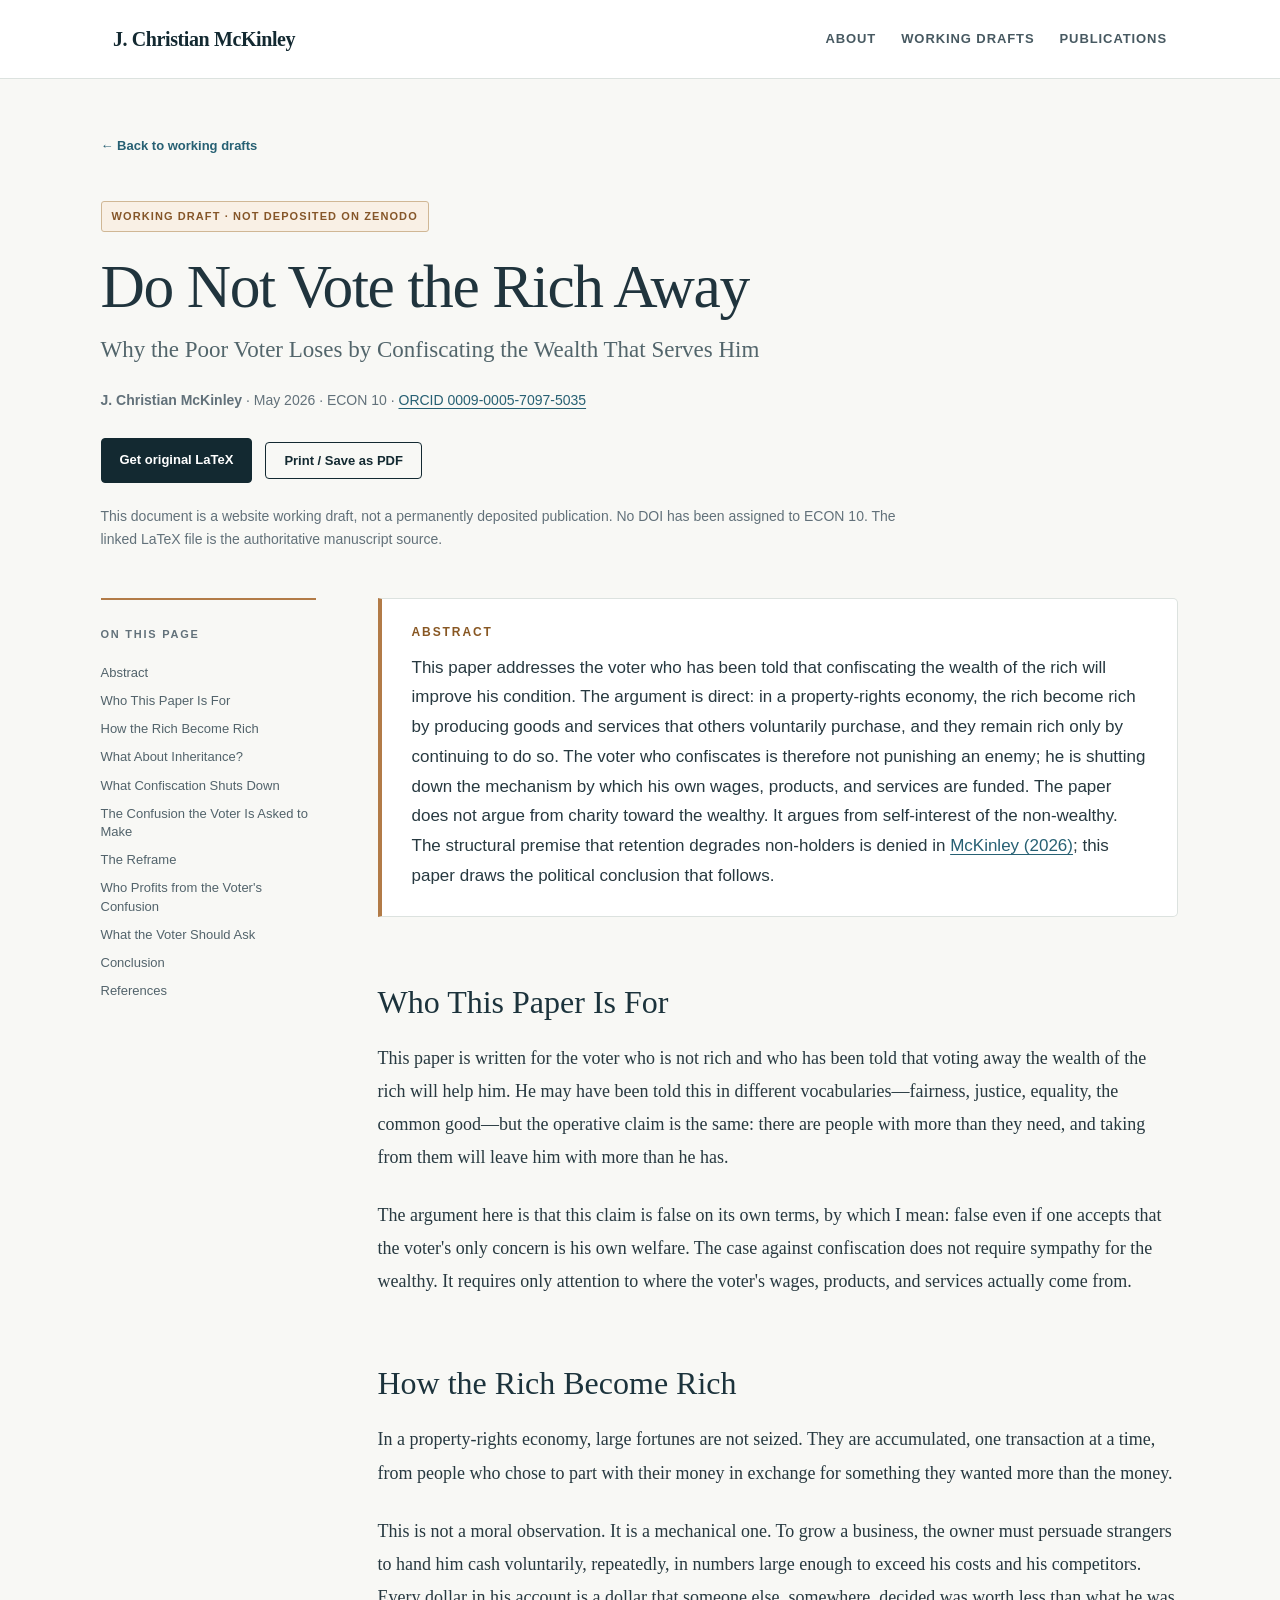
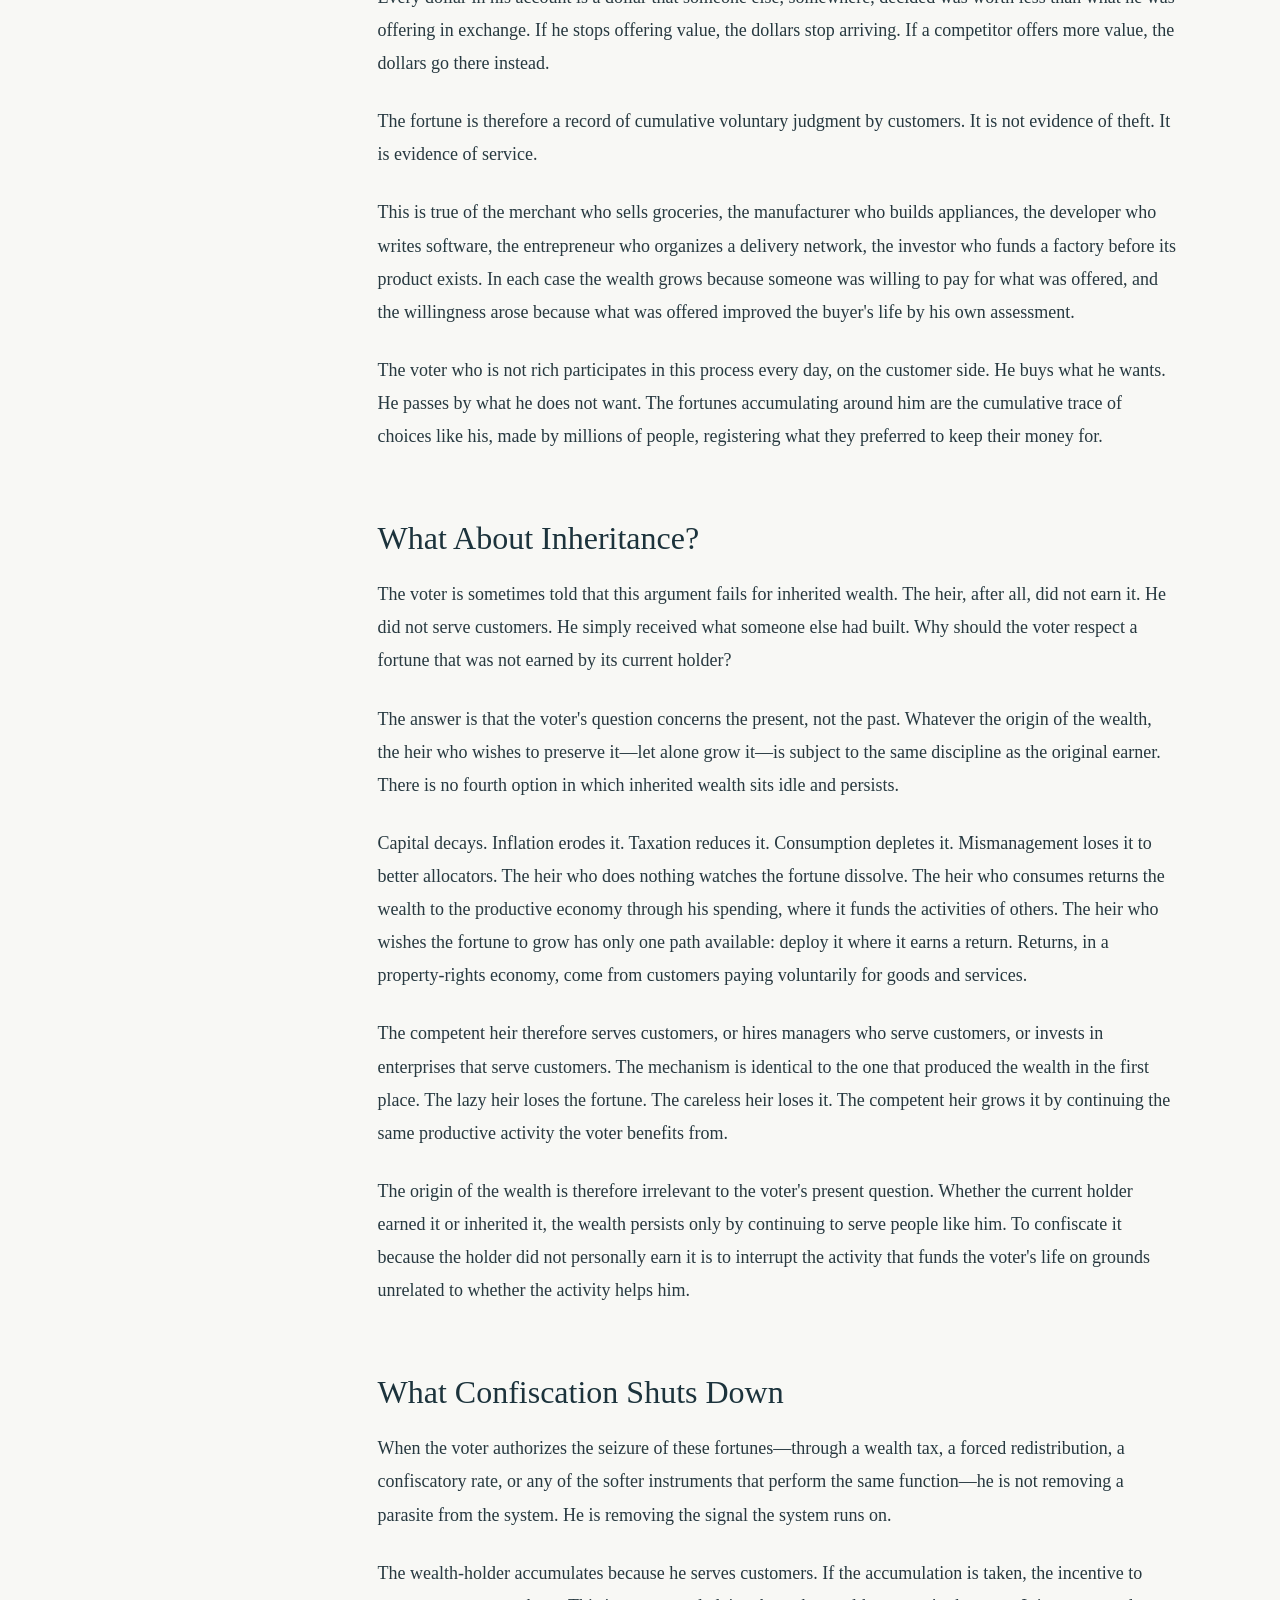
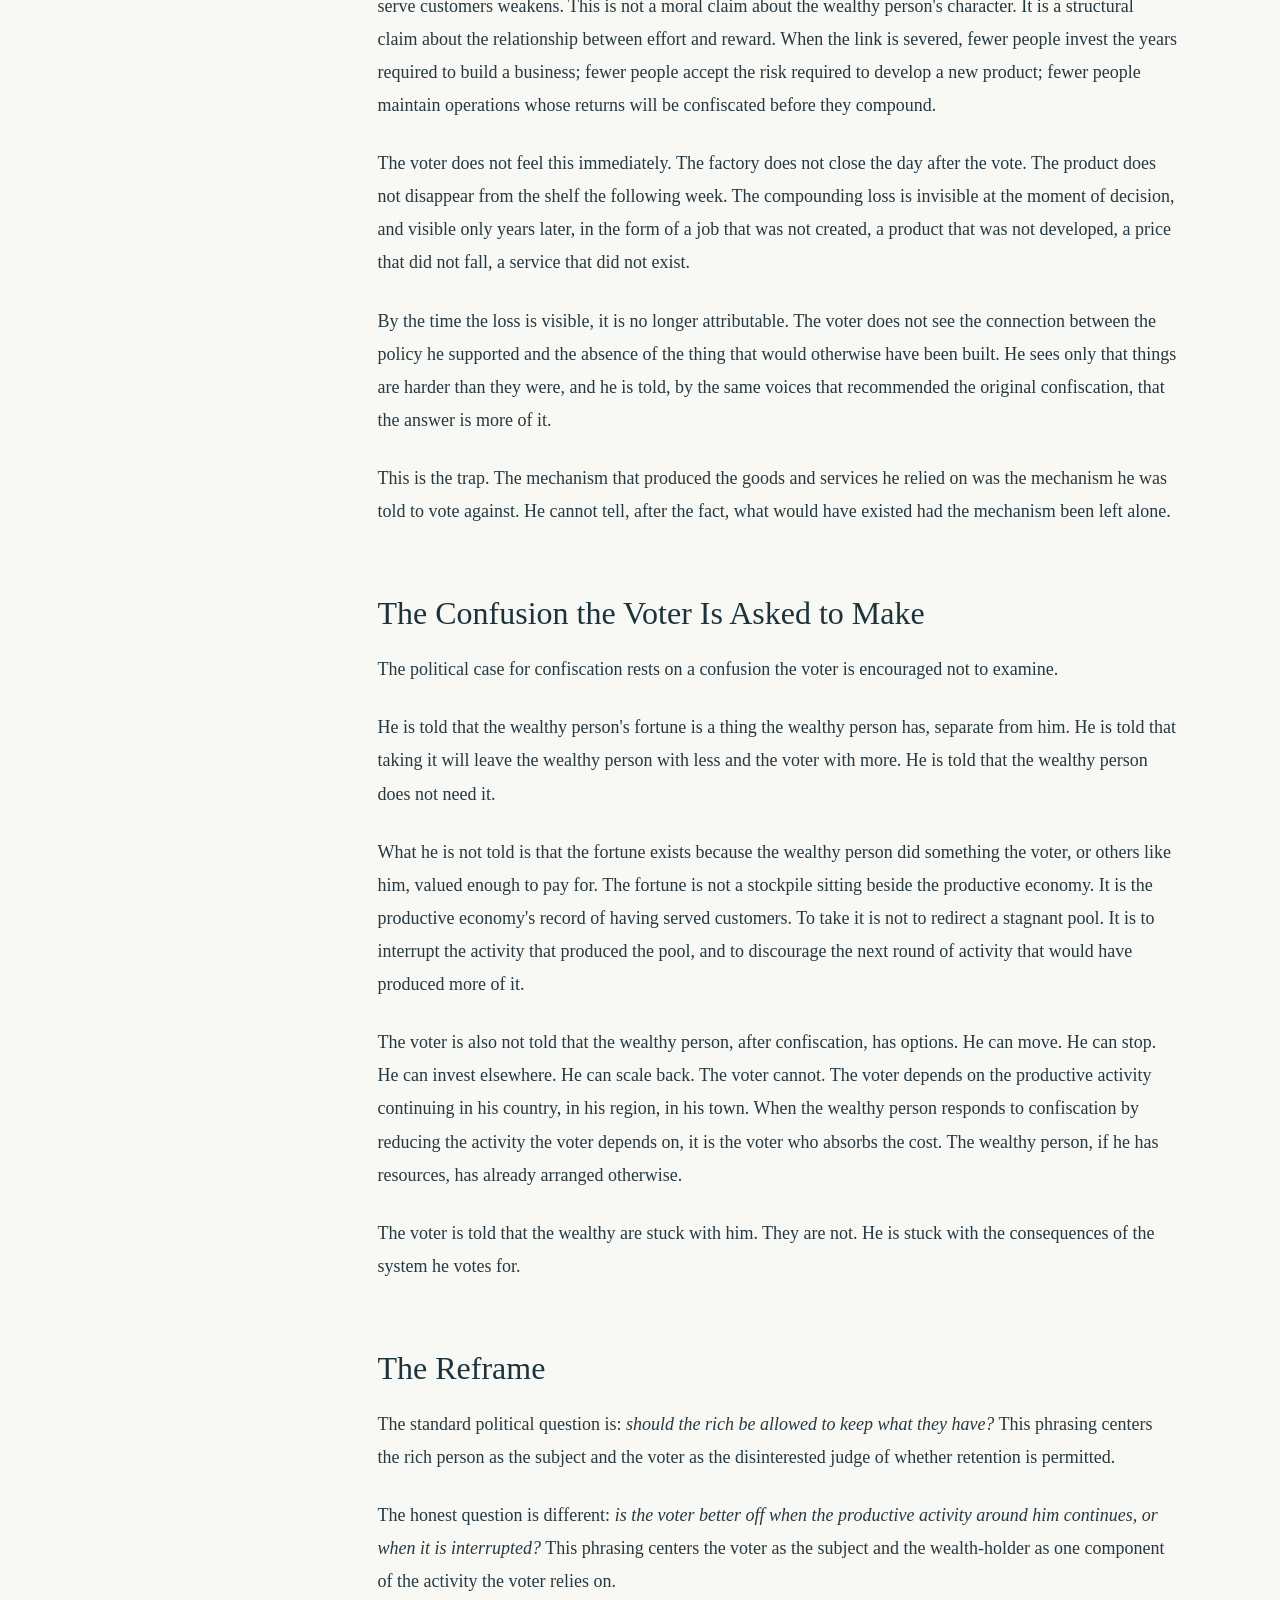
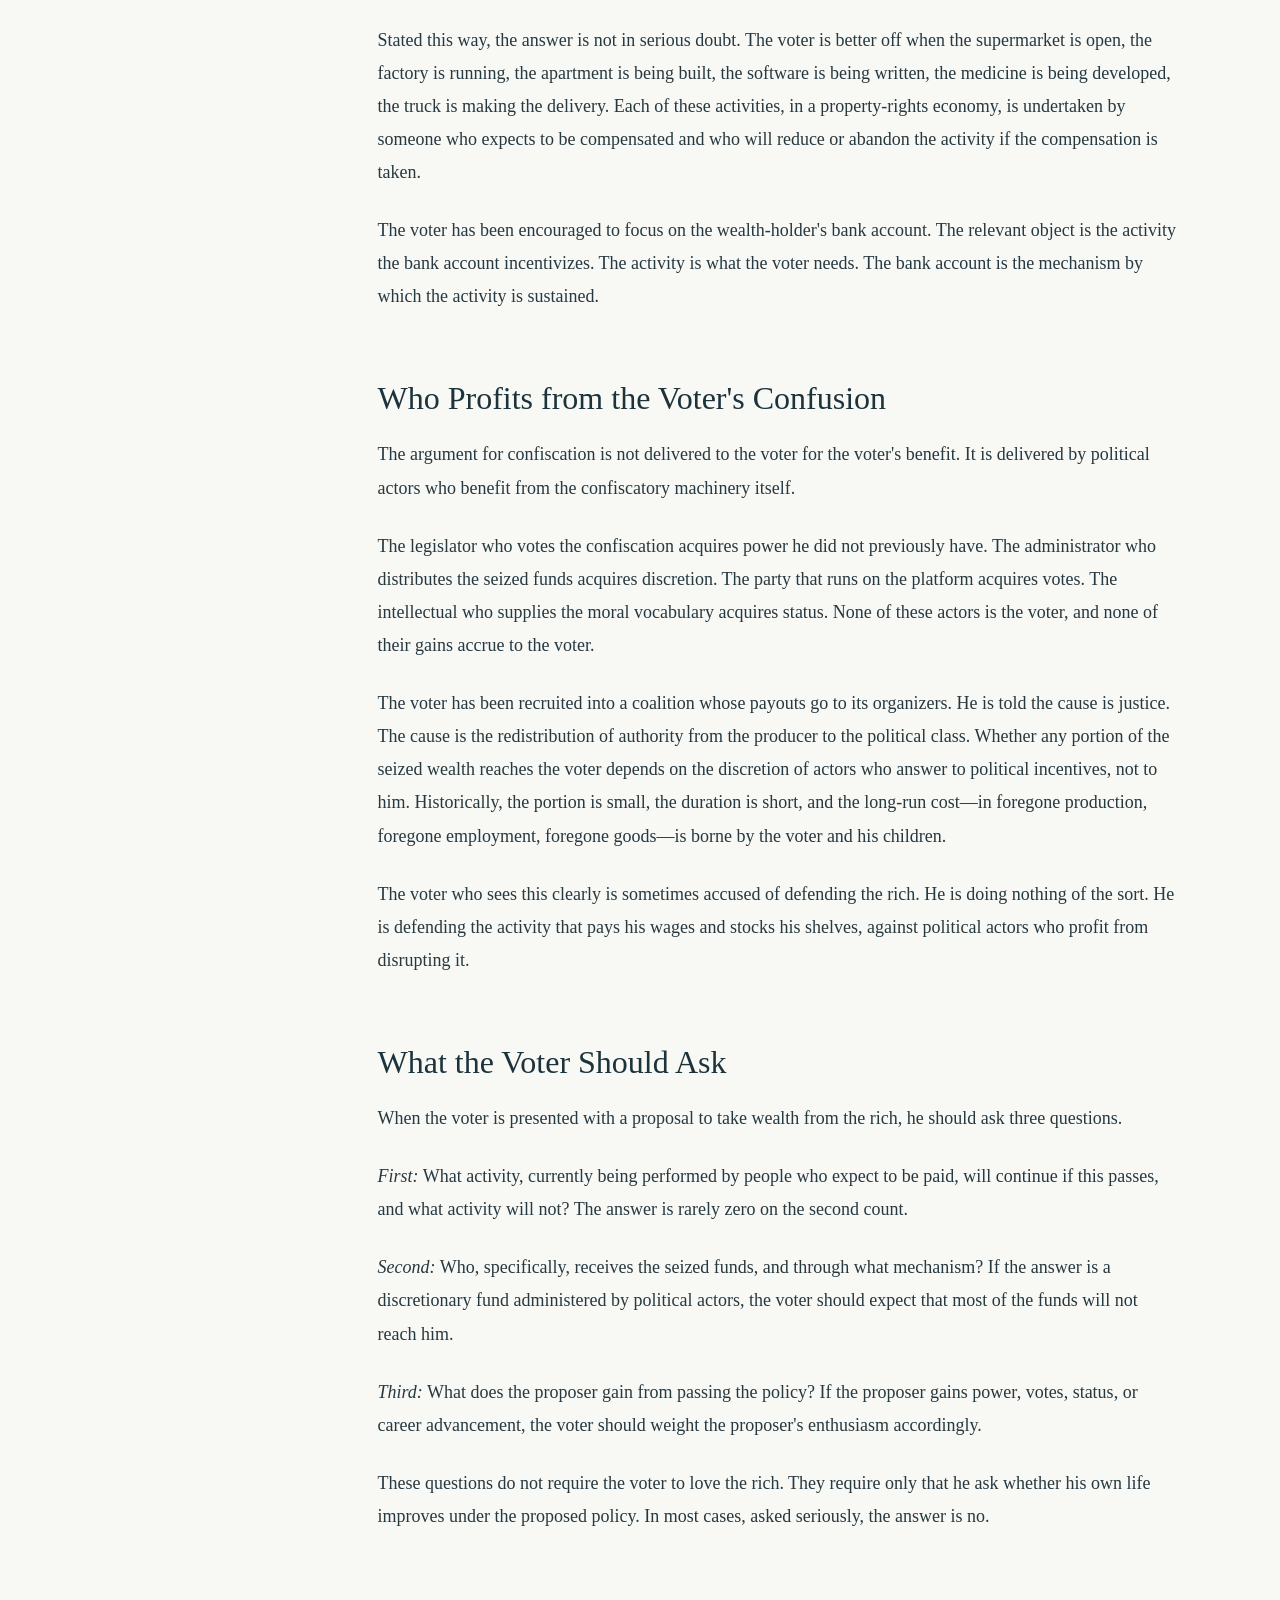
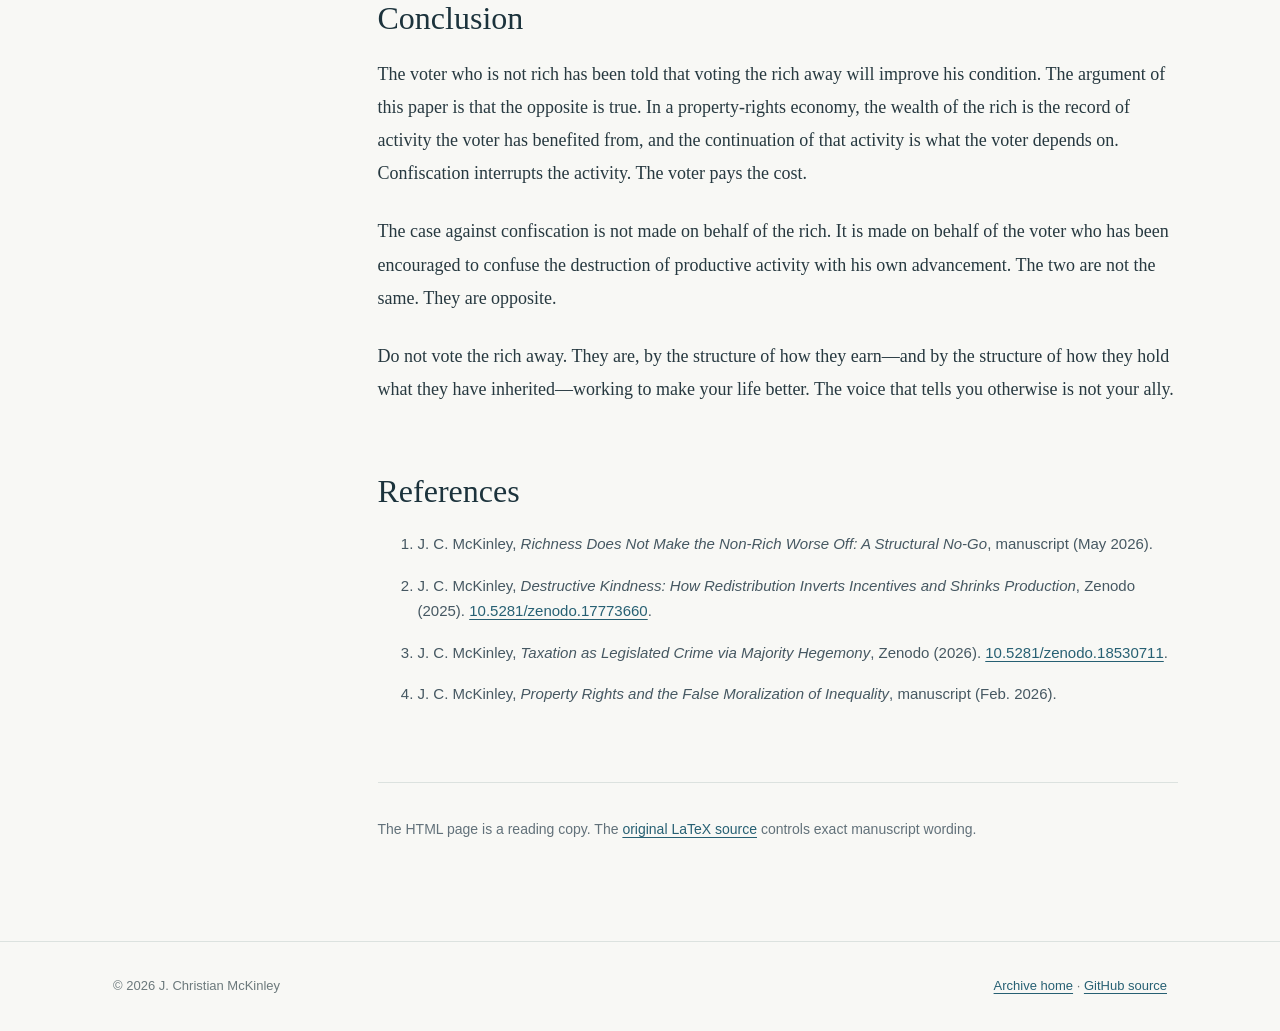
==== papers/econ-10-do-not-vote-the-rich-away.html @ 542f86db "Add full ECON 10 draft: papers/econ-10-do-not-vote-the-rich-away.html" ====
<!doctype html><html lang="en"><head><meta charset="utf-8"><meta name="viewport" content="width=device-width,initial-scale=1"><title>Do Not Vote the Rich Away — Draft | J. Christian McKinley</title><meta name="description" content="Full working draft of Do Not Vote the Rich Away: Why the Poor Voter Loses by Confiscating the Wealth That Serves Him (ECON 10)."><link rel="stylesheet" href="../assets/style.css"></head><body><a class="skip" href="#manuscript">Skip to manuscript</a><header class="topbar"><div class="container topbar-inner"><a class="brand" href="../">J. Christian McKinley</a><nav class="nav" aria-label="Main navigation"><a href="../#about">About</a><a href="../#drafts">Working Drafts</a><a href="../#publications">Publications</a></nav></div></header>
<main id="manuscript" class="paper-wrap"><a class="backlink" href="../#drafts">← Back to working drafts</a><header class="paper-top"><span class="tag">Working draft · Not deposited on Zenodo</span><h1>Do Not Vote the Rich Away</h1><p class="subtitle">Why the Poor Voter Loses by Confiscating the Wealth That Serves Him</p><p class="paper-byline"><strong>J. Christian McKinley</strong> · May 2026 · ECON 10 · <a href="https://orcid.org/0009-0005-7097-5035">ORCID 0009-0005-7097-5035</a></p><div class="paper-actions"><a class="btn" href="econ-10-do-not-vote-the-rich-away.tex" download>Get original LaTeX</a><button class="btn btn-outline" type="button" onclick="window.print()">Print / Save as PDF</button></div><p class="manuscript-notice">This document is a website working draft, not a permanently deposited publication. No DOI has been assigned to ECON 10. The linked LaTeX file is the authoritative manuscript source.</p></header>
<div class="paper-layout"><aside class="toc" aria-label="Table of contents"><strong>On this page</strong><ol><li><a href="#abstract">Abstract</a></li><li><a href="#s1">Who This Paper Is For</a></li><li><a href="#s2">How the Rich Become Rich</a></li><li><a href="#s3">What About Inheritance?</a></li><li><a href="#s4">What Confiscation Shuts Down</a></li><li><a href="#s5">The Confusion the Voter Is Asked to Make</a></li><li><a href="#s6">The Reframe</a></li><li><a href="#s7">Who Profits from the Voter's Confusion</a></li><li><a href="#s8">What the Voter Should Ask</a></li><li><a href="#s9">Conclusion</a></li><li><a href="#references">References</a></li></ol></aside><article class="article"><div class="abstract" id="abstract"><h2>Abstract</h2><p>This paper addresses the voter who has been told that confiscating the wealth of the rich will improve his condition. The argument is direct: in a property-rights economy, the rich become rich by producing goods and services that others voluntarily purchase, and they remain rich only by continuing to do so. The voter who confiscates is therefore not punishing an enemy; he is shutting down the mechanism by which his own wages, products, and services are funded. The paper does not argue from charity toward the wealthy. It argues from self-interest of the non-wealthy. The structural premise that retention degrades non-holders is denied in <a href="#references">McKinley (2026)</a>; this paper draws the political conclusion that follows.</p></div><section id="s1"><h2>Who This Paper Is For</h2><p>This paper is written for the voter who is not rich and who has been told that voting away the wealth of the rich will help him. He may have been told this in different vocabularies—fairness, justice, equality, the common good—but the operative claim is the same: there are people with more than they need, and taking from them will leave him with more than he has.</p>
<p>The argument here is that this claim is false on its own terms, by which I mean: false even if one accepts that the voter's only concern is his own welfare. The case against confiscation does not require sympathy for the wealthy. It requires only attention to where the voter's wages, products, and services actually come from.</p></section><section id="s2"><h2>How the Rich Become Rich</h2><p>In a property-rights economy, large fortunes are not seized. They are accumulated, one transaction at a time, from people who chose to part with their money in exchange for something they wanted more than the money.</p>
<p>This is not a moral observation. It is a mechanical one. To grow a business, the owner must persuade strangers to hand him cash voluntarily, repeatedly, in numbers large enough to exceed his costs and his competitors. Every dollar in his account is a dollar that someone else, somewhere, decided was worth less than what he was offering in exchange. If he stops offering value, the dollars stop arriving. If a competitor offers more value, the dollars go there instead.</p>
<p>The fortune is therefore a record of cumulative voluntary judgment by customers. It is not evidence of theft. It is evidence of service.</p>
<p>This is true of the merchant who sells groceries, the manufacturer who builds appliances, the developer who writes software, the entrepreneur who organizes a delivery network, the investor who funds a factory before its product exists. In each case the wealth grows because someone was willing to pay for what was offered, and the willingness arose because what was offered improved the buyer's life by his own assessment.</p>
<p>The voter who is not rich participates in this process every day, on the customer side. He buys what he wants. He passes by what he does not want. The fortunes accumulating around him are the cumulative trace of choices like his, made by millions of people, registering what they preferred to keep their money for.</p></section><section id="s3"><h2>What About Inheritance?</h2><p>The voter is sometimes told that this argument fails for inherited wealth. The heir, after all, did not earn it. He did not serve customers. He simply received what someone else had built. Why should the voter respect a fortune that was not earned by its current holder?</p>
<p>The answer is that the voter's question concerns the present, not the past. Whatever the origin of the wealth, the heir who wishes to preserve it—let alone grow it—is subject to the same discipline as the original earner. There is no fourth option in which inherited wealth sits idle and persists.</p>
<p>Capital decays. Inflation erodes it. Taxation reduces it. Consumption depletes it. Mismanagement loses it to better allocators. The heir who does nothing watches the fortune dissolve. The heir who consumes returns the wealth to the productive economy through his spending, where it funds the activities of others. The heir who wishes the fortune to grow has only one path available: deploy it where it earns a return. Returns, in a property-rights economy, come from customers paying voluntarily for goods and services.</p>
<p>The competent heir therefore serves customers, or hires managers who serve customers, or invests in enterprises that serve customers. The mechanism is identical to the one that produced the wealth in the first place. The lazy heir loses the fortune. The careless heir loses it. The competent heir grows it by continuing the same productive activity the voter benefits from.</p>
<p>The origin of the wealth is therefore irrelevant to the voter's present question. Whether the current holder earned it or inherited it, the wealth persists only by continuing to serve people like him. To confiscate it because the holder did not personally earn it is to interrupt the activity that funds the voter's life on grounds unrelated to whether the activity helps him.</p></section><section id="s4"><h2>What Confiscation Shuts Down</h2><p>When the voter authorizes the seizure of these fortunes—through a wealth tax, a forced redistribution, a confiscatory rate, or any of the softer instruments that perform the same function—he is not removing a parasite from the system. He is removing the signal the system runs on.</p>
<p>The wealth-holder accumulates because he serves customers. If the accumulation is taken, the incentive to serve customers weakens. This is not a moral claim about the wealthy person's character. It is a structural claim about the relationship between effort and reward. When the link is severed, fewer people invest the years required to build a business; fewer people accept the risk required to develop a new product; fewer people maintain operations whose returns will be confiscated before they compound.</p>
<p>The voter does not feel this immediately. The factory does not close the day after the vote. The product does not disappear from the shelf the following week. The compounding loss is invisible at the moment of decision, and visible only years later, in the form of a job that was not created, a product that was not developed, a price that did not fall, a service that did not exist.</p>
<p>By the time the loss is visible, it is no longer attributable. The voter does not see the connection between the policy he supported and the absence of the thing that would otherwise have been built. He sees only that things are harder than they were, and he is told, by the same voices that recommended the original confiscation, that the answer is more of it.</p>
<p>This is the trap. The mechanism that produced the goods and services he relied on was the mechanism he was told to vote against. He cannot tell, after the fact, what would have existed had the mechanism been left alone.</p></section><section id="s5"><h2>The Confusion the Voter Is Asked to Make</h2><p>The political case for confiscation rests on a confusion the voter is encouraged not to examine.</p>
<p>He is told that the wealthy person's fortune is a thing the wealthy person has, separate from him. He is told that taking it will leave the wealthy person with less and the voter with more. He is told that the wealthy person does not need it.</p>
<p>What he is not told is that the fortune exists because the wealthy person did something the voter, or others like him, valued enough to pay for. The fortune is not a stockpile sitting beside the productive economy. It is the productive economy's record of having served customers. To take it is not to redirect a stagnant pool. It is to interrupt the activity that produced the pool, and to discourage the next round of activity that would have produced more of it.</p>
<p>The voter is also not told that the wealthy person, after confiscation, has options. He can move. He can stop. He can invest elsewhere. He can scale back. The voter cannot. The voter depends on the productive activity continuing in his country, in his region, in his town. When the wealthy person responds to confiscation by reducing the activity the voter depends on, it is the voter who absorbs the cost. The wealthy person, if he has resources, has already arranged otherwise.</p>
<p>The voter is told that the wealthy are stuck with him. They are not. He is stuck with the consequences of the system he votes for.</p></section><section id="s6"><h2>The Reframe</h2><p>The standard political question is: <em>should the rich be allowed to keep what they have?</em> This phrasing centers the rich person as the subject and the voter as the disinterested judge of whether retention is permitted.</p>
<p>The honest question is different: <em>is the voter better off when the productive activity around him continues, or when it is interrupted?</em> This phrasing centers the voter as the subject and the wealth-holder as one component of the activity the voter relies on.</p>
<p>Stated this way, the answer is not in serious doubt. The voter is better off when the supermarket is open, the factory is running, the apartment is being built, the software is being written, the medicine is being developed, the truck is making the delivery. Each of these activities, in a property-rights economy, is undertaken by someone who expects to be compensated and who will reduce or abandon the activity if the compensation is taken.</p>
<p>The voter has been encouraged to focus on the wealth-holder's bank account. The relevant object is the activity the bank account incentivizes. The activity is what the voter needs. The bank account is the mechanism by which the activity is sustained.</p></section><section id="s7"><h2>Who Profits from the Voter's Confusion</h2><p>The argument for confiscation is not delivered to the voter for the voter's benefit. It is delivered by political actors who benefit from the confiscatory machinery itself.</p>
<p>The legislator who votes the confiscation acquires power he did not previously have. The administrator who distributes the seized funds acquires discretion. The party that runs on the platform acquires votes. The intellectual who supplies the moral vocabulary acquires status. None of these actors is the voter, and none of their gains accrue to the voter.</p>
<p>The voter has been recruited into a coalition whose payouts go to its organizers. He is told the cause is justice. The cause is the redistribution of authority from the producer to the political class. Whether any portion of the seized wealth reaches the voter depends on the discretion of actors who answer to political incentives, not to him. Historically, the portion is small, the duration is short, and the long-run cost—in foregone production, foregone employment, foregone goods—is borne by the voter and his children.</p>
<p>The voter who sees this clearly is sometimes accused of defending the rich. He is doing nothing of the sort. He is defending the activity that pays his wages and stocks his shelves, against political actors who profit from disrupting it.</p></section><section id="s8"><h2>What the Voter Should Ask</h2><p>When the voter is presented with a proposal to take wealth from the rich, he should ask three questions.</p>
<p><em>First:</em> What activity, currently being performed by people who expect to be paid, will continue if this passes, and what activity will not? The answer is rarely zero on the second count.</p>
<p><em>Second:</em> Who, specifically, receives the seized funds, and through what mechanism? If the answer is a discretionary fund administered by political actors, the voter should expect that most of the funds will not reach him.</p>
<p><em>Third:</em> What does the proposer gain from passing the policy? If the proposer gains power, votes, status, or career advancement, the voter should weight the proposer's enthusiasm accordingly.</p>
<p>These questions do not require the voter to love the rich. They require only that he ask whether his own life improves under the proposed policy. In most cases, asked seriously, the answer is no.</p></section><section id="s9"><h2>Conclusion</h2><p>The voter who is not rich has been told that voting the rich away will improve his condition. The argument of this paper is that the opposite is true. In a property-rights economy, the wealth of the rich is the record of activity the voter has benefited from, and the continuation of that activity is what the voter depends on. Confiscation interrupts the activity. The voter pays the cost.</p>
<p>The case against confiscation is not made on behalf of the rich. It is made on behalf of the voter who has been encouraged to confuse the destruction of productive activity with his own advancement. The two are not the same. They are opposite.</p>
<p>Do not vote the rich away. They are, by the structure of how they earn—and by the structure of how they hold what they have inherited—working to make your life better. The voice that tells you otherwise is not your ally.</p></section><section id="references"><h2>References</h2><ol class="bibliography"><li>J. C. McKinley, <em>Richness Does Not Make the Non-Rich Worse Off: A Structural No-Go</em>, manuscript (May 2026).</li><li>J. C. McKinley, <em>Destructive Kindness: How Redistribution Inverts Incentives and Shrinks Production</em>, Zenodo (2025). <a href="https://doi.org/10.5281/zenodo.17773660">10.5281/zenodo.17773660</a>.</li><li>J. C. McKinley, <em>Taxation as Legislated Crime via Majority Hegemony</em>, Zenodo (2026). <a href="https://doi.org/10.5281/zenodo.18530711">10.5281/zenodo.18530711</a>.</li><li>J. C. McKinley, <em>Property Rights and the False Moralization of Inequality</em>, manuscript (Feb. 2026).</li></ol></section><div class="paper-bottom">The HTML page is a reading copy. The <a href="econ-10-do-not-vote-the-rich-away.tex">original LaTeX source</a> controls exact manuscript wording.</div></article></div></main><footer class="footer"><div class="container footer-inner"><span>© 2026 J. Christian McKinley</span><span><a href="../">Archive home</a> · <a href="https://github.com/DeepSparkAi/jchristianmckinleylatexarchive">GitHub source</a></span></div></footer></body></html>
---- assets/style.css ----
:root{--ink:#20343d;--muted:#62717a;--deep:#132931;--accent:#b27b47;--bg:#f8f8f5;--line:#dce2df;--serif:Georgia,"Times New Roman",serif;--sans:-apple-system,BlinkMacSystemFont,"Segoe UI",Arial,sans-serif}*{box-sizing:border-box}html{scroll-behavior:smooth}body{margin:0;background:var(--bg);color:var(--ink);font-family:var(--sans);font-size:16px;line-height:1.75;-webkit-font-smoothing:antialiased}a{color:#276073;text-underline-offset:3px}a:hover{color:#855629}.container{max-width:1110px;margin:auto;padding:0 28px}.skip{position:absolute;left:-9999px;background:#fff;padding:10px}.skip:focus{left:12px;top:12px}.topbar{background:#fff;border-bottom:1px solid var(--line)}.topbar-inner{display:flex;align-items:center;justify-content:space-between;gap:20px;min-height:78px}.brand{font:700 20px var(--serif);letter-spacing:-.4px;color:var(--deep);text-decoration:none}.nav{display:flex;gap:25px}.nav a{text-decoration:none;color:#475961;font-size:13px;letter-spacing:.07em;text-transform:uppercase;font-weight:700}.hero{color:#fff;background:linear-gradient(120deg,#11252d,#24434a);position:relative;overflow:hidden}.hero:after{content:"";position:absolute;right:-150px;top:-160px;border:1px solid rgba(255,255,255,.1);border-radius:50%;height:610px;width:610px;box-shadow:0 0 0 95px rgba(255,255,255,.018),0 0 0 195px rgba(255,255,255,.012)}.hero-inner{padding-top:90px;padding-bottom:105px;position:relative;z-index:1}.eyebrow{font-size:12px;letter-spacing:.22em;text-transform:uppercase;font-weight:800;color:#dcbb8d;margin:0 0 20px}.hero h1{font:normal clamp(45px,6.2vw,78px)/1.12 var(--serif);letter-spacing:-2px;margin:0 0 20px}.hero-lead{max-width:680px;font-size:clamp(18px,2vw,22px);color:#d8e4e1;line-height:1.65;margin:0 0 25px}.hero-foot{color:#b8c9c7;font-size:14px}.hero-foot a{color:#f4ddbb}.main{padding-top:65px;padding-bottom:80px}.section-label{font-size:12px;letter-spacing:.17em;color:#885723;font-weight:800;text-transform:uppercase;margin:0 0 8px}.section-title{font:normal 39px/1.24 var(--serif);margin:0 0 18px}.intro{max-width:850px;color:#52666e;font-size:17px;margin:0 0 40px}.section{margin-bottom:70px;scroll-margin-top:30px}.draft-card{border:1px solid var(--line);background:#fff;box-shadow:0 18px 40px rgba(14,39,43,.045);display:grid;grid-template-columns:1fr auto;gap:26px;padding:36px 42px;border-radius:10px}.tag{display:inline-block;font-size:11px;letter-spacing:.1em;text-transform:uppercase;font-weight:800;border:1px solid #d0b795;background:#f9f0e5;color:#855629;padding:5px 10px;border-radius:3px}.draft-card h3{font:normal 30px/1.3 var(--serif);margin:16px 0 8px}.draft-card h3 a{color:var(--deep);text-decoration:none}.subtitle{color:#41545d;font-size:16px;margin:0 0 15px}.meta{color:#728188;font-size:13px;margin:0 0 14px}.draft-card p:not(.meta){color:var(--muted);max-width:710px;margin:0}.action-column{display:flex;align-items:center}.btn{display:inline-block;border:1px solid var(--deep);background:var(--deep);color:#fff!important;text-decoration:none;border-radius:4px;padding:10px 18px;font-weight:700;font-size:13px;white-space:nowrap;cursor:pointer}.btn:hover{background:#32515e}.btn-outline{background:transparent;color:var(--deep)!important}.btn-outline:hover{background:#ecf1ef}.published-list{list-style:none;margin:10px 0 0;padding:0;border-top:1px solid var(--line)}.published-list li{padding:20px 0;border-bottom:1px solid var(--line);display:grid;grid-template-columns:1fr auto;gap:15px;align-items:center}.published-list small{display:block;color:var(--muted);margin-top:5px}.doi-link{font-size:13px;white-space:nowrap}.muted{color:var(--muted)}.note{font-size:14px;color:var(--muted);border-left:3px solid var(--accent);padding-left:17px}.footer{border-top:1px solid var(--line);padding:33px 0;color:#6c797c;font-size:13px}.footer-inner{display:flex;justify-content:space-between;gap:20px}.paper-wrap{max-width:1135px;margin:0 auto;padding:52px 28px 100px}.backlink{font-size:13px;text-decoration:none;font-weight:700}.paper-top{max-width:820px;margin:42px 0 48px}.paper-top h1{font:normal clamp(39px,4.8vw,64px)/1.13 var(--serif);letter-spacing:-1.4px;margin:20px 0 12px}.paper-top .subtitle{font:normal 23px/1.4 var(--serif);color:#52656b;margin-bottom:22px}.paper-byline{color:var(--muted);font-size:14px;margin:0 0 26px}.paper-actions{display:flex;align-items:center;gap:13px;flex-wrap:wrap}.paper-layout{display:grid;grid-template-columns:215px minmax(0,1fr);gap:62px;align-items:start}.toc{position:sticky;top:35px;border-top:2px solid var(--accent);padding:19px 0}.toc strong{font-size:11px;letter-spacing:.16em;text-transform:uppercase;color:var(--muted)}.toc ol{list-style:none;margin:12px 0 0;padding:0}.toc a{display:block;padding:5px 0;color:#52636b;text-decoration:none;font-size:13px;line-height:1.4}.article{min-width:0;max-width:800px;font:normal 18px/1.84 var(--serif);color:#273940}.article h2{font:normal 32px/1.25 var(--serif);margin:65px 0 20px;scroll-margin-top:20px;color:#1c333c}.article p{margin:0 0 25px}.article .abstract{font:normal 17px/1.75 var(--sans);background:#fff;border:1px solid var(--line);border-left:4px solid var(--accent);padding:25px 30px;margin-bottom:52px;border-radius:0 5px 5px 0}.abstract h2{font:700 12px/1.4 var(--sans);letter-spacing:.16em;text-transform:uppercase;margin:0 0 12px;color:#885723}.abstract p{margin:0}.bibliography{font:normal 15px/1.7 var(--sans);color:#465862}.bibliography li{margin-bottom:16px}.manuscript-notice{font:normal 14px/1.6 var(--sans);color:var(--muted);margin:22px 0 38px}.paper-bottom{margin-top:75px;border-top:1px solid var(--line);padding-top:35px;font:normal 14px/1.7 var(--sans);color:var(--muted)}@media(max-width:780px){.nav{gap:12px}.nav a{font-size:11px}.hero-inner{padding:63px 28px 76px}.main{padding-top:44px}.draft-card{display:block;padding:26px}.draft-card h3{font-size:26px}.action-column{margin-top:21px}.published-list li{grid-template-columns:1fr}.paper-wrap{padding:32px 23px 65px}.paper-layout{display:block}.toc{position:static;margin-bottom:45px}.toc ol{columns:2}.article{font-size:17px}.article h2{font-size:29px}.footer-inner{display:block}}@media(max-width:480px){.topbar-inner{display:block;padding-top:17px;padding-bottom:14px}.brand{font-size:18px}.nav{margin-top:8px}.hero h1{letter-spacing:-1px}.section-title{font-size:34px}.toc ol{columns:1}}@media print{.topbar,.toc,.paper-actions,.backlink,.footer,.paper-bottom{display:none!important}body{background:#fff}.paper-wrap{max-width:100%;padding:0}.paper-top{margin-top:0}.paper-layout{display:block}.article{max-width:none;font-size:12pt}.article h2{break-after:avoid}.article p{orphans:3;widows:3}.article .abstract{border:0;border-left:2pt solid #888;break-inside:avoid}.paper-top h1{font-size:32pt}}
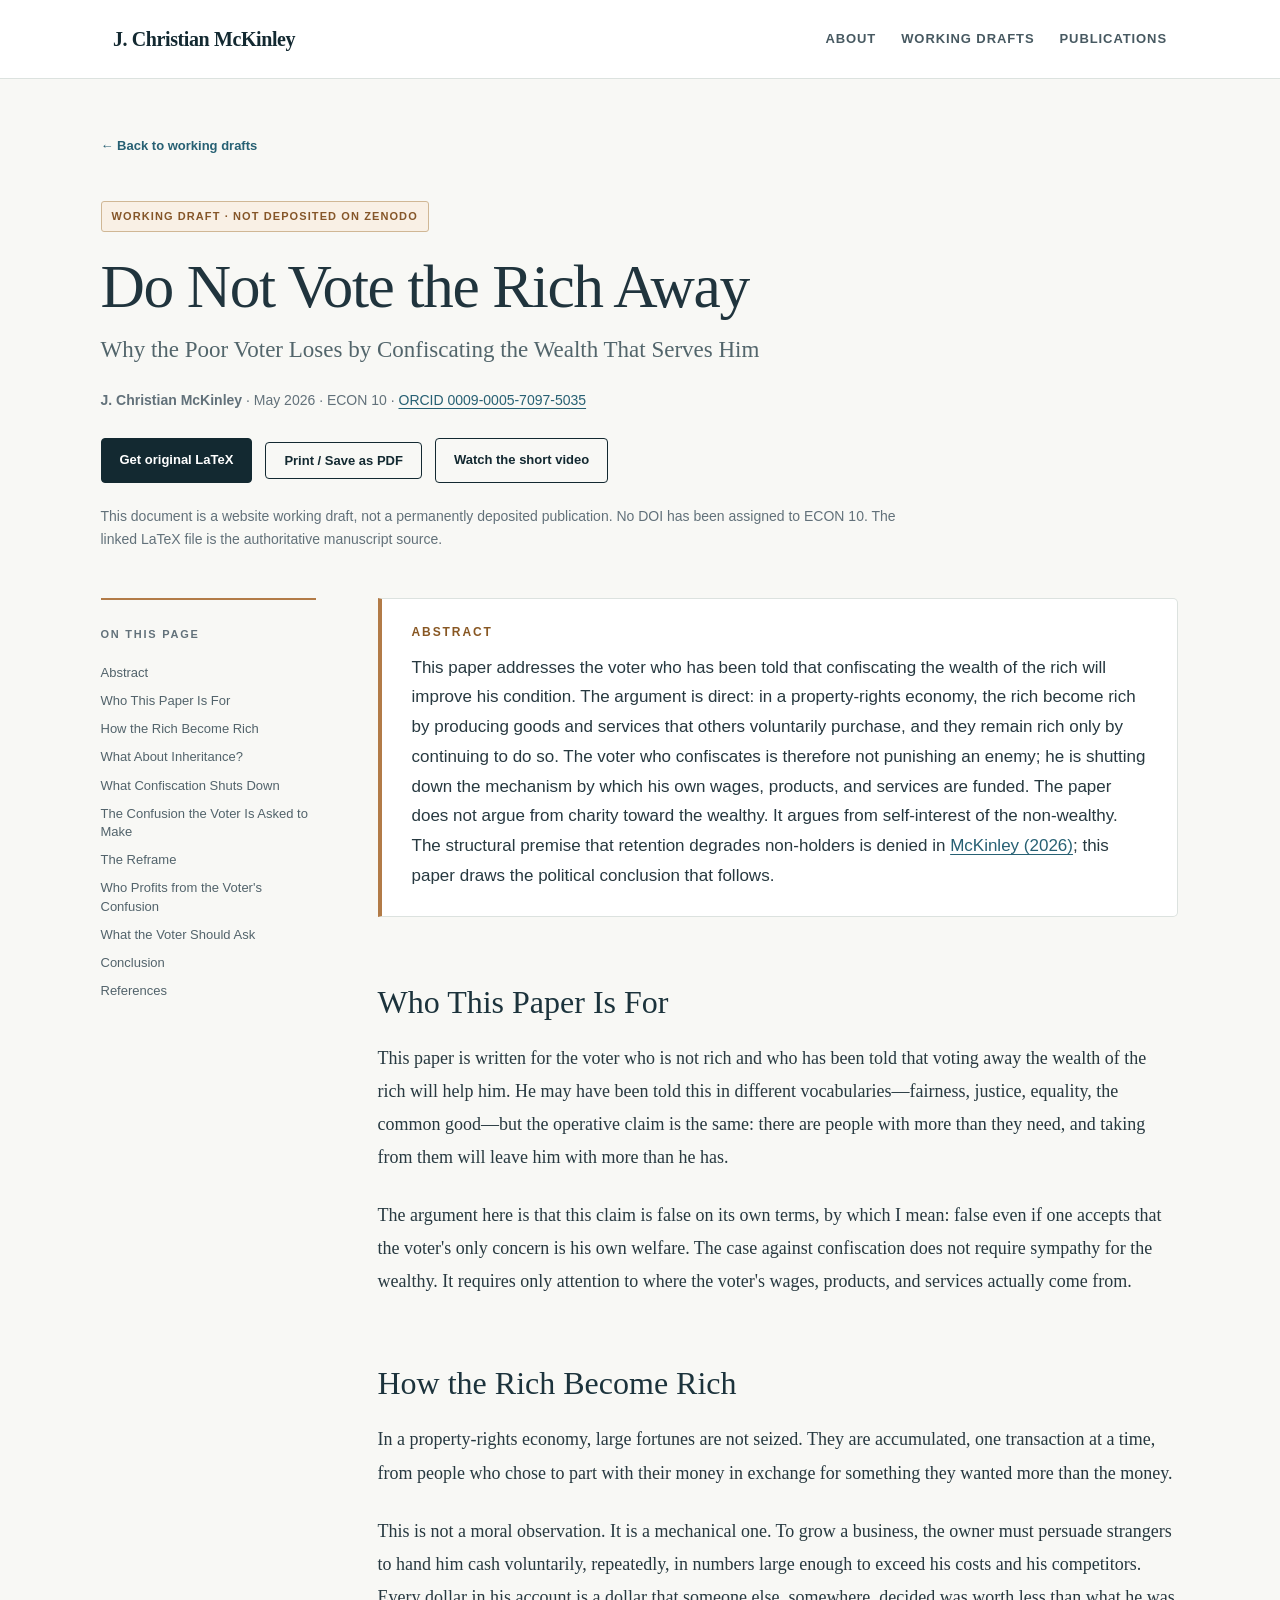
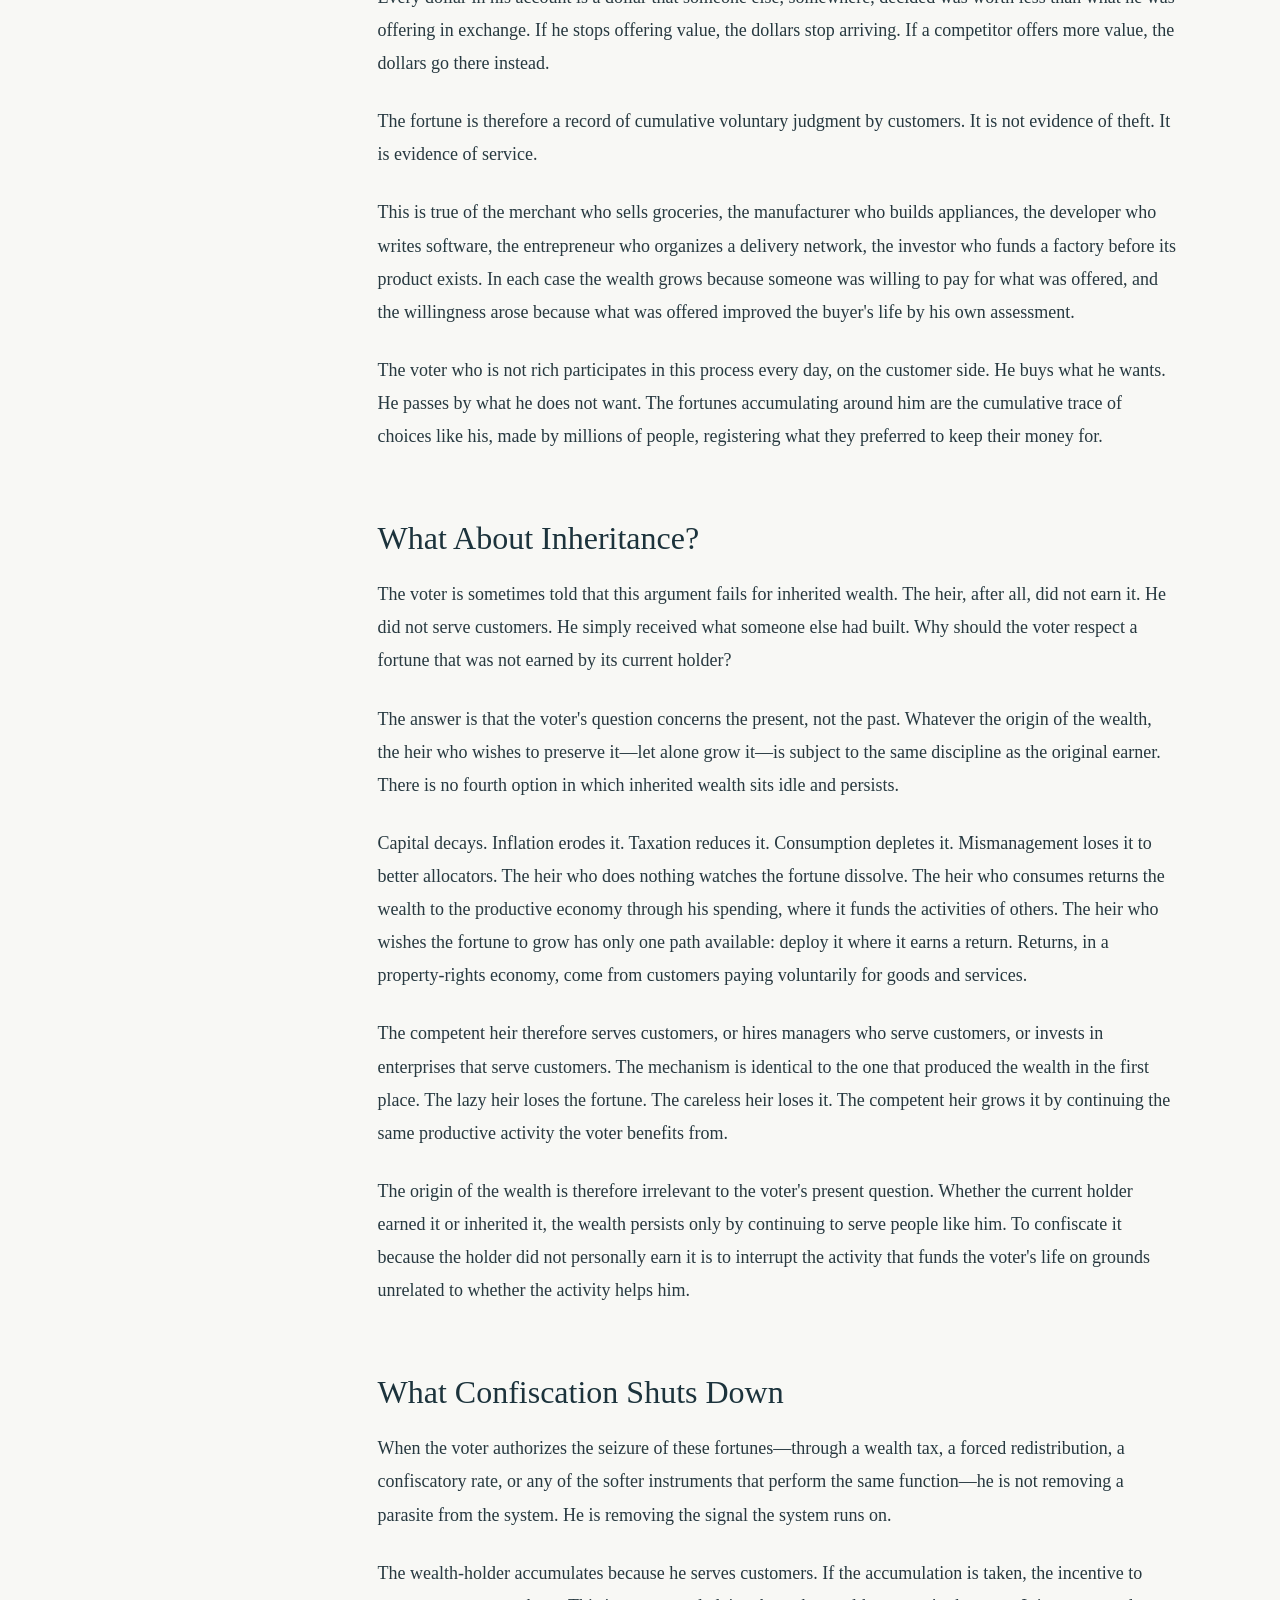
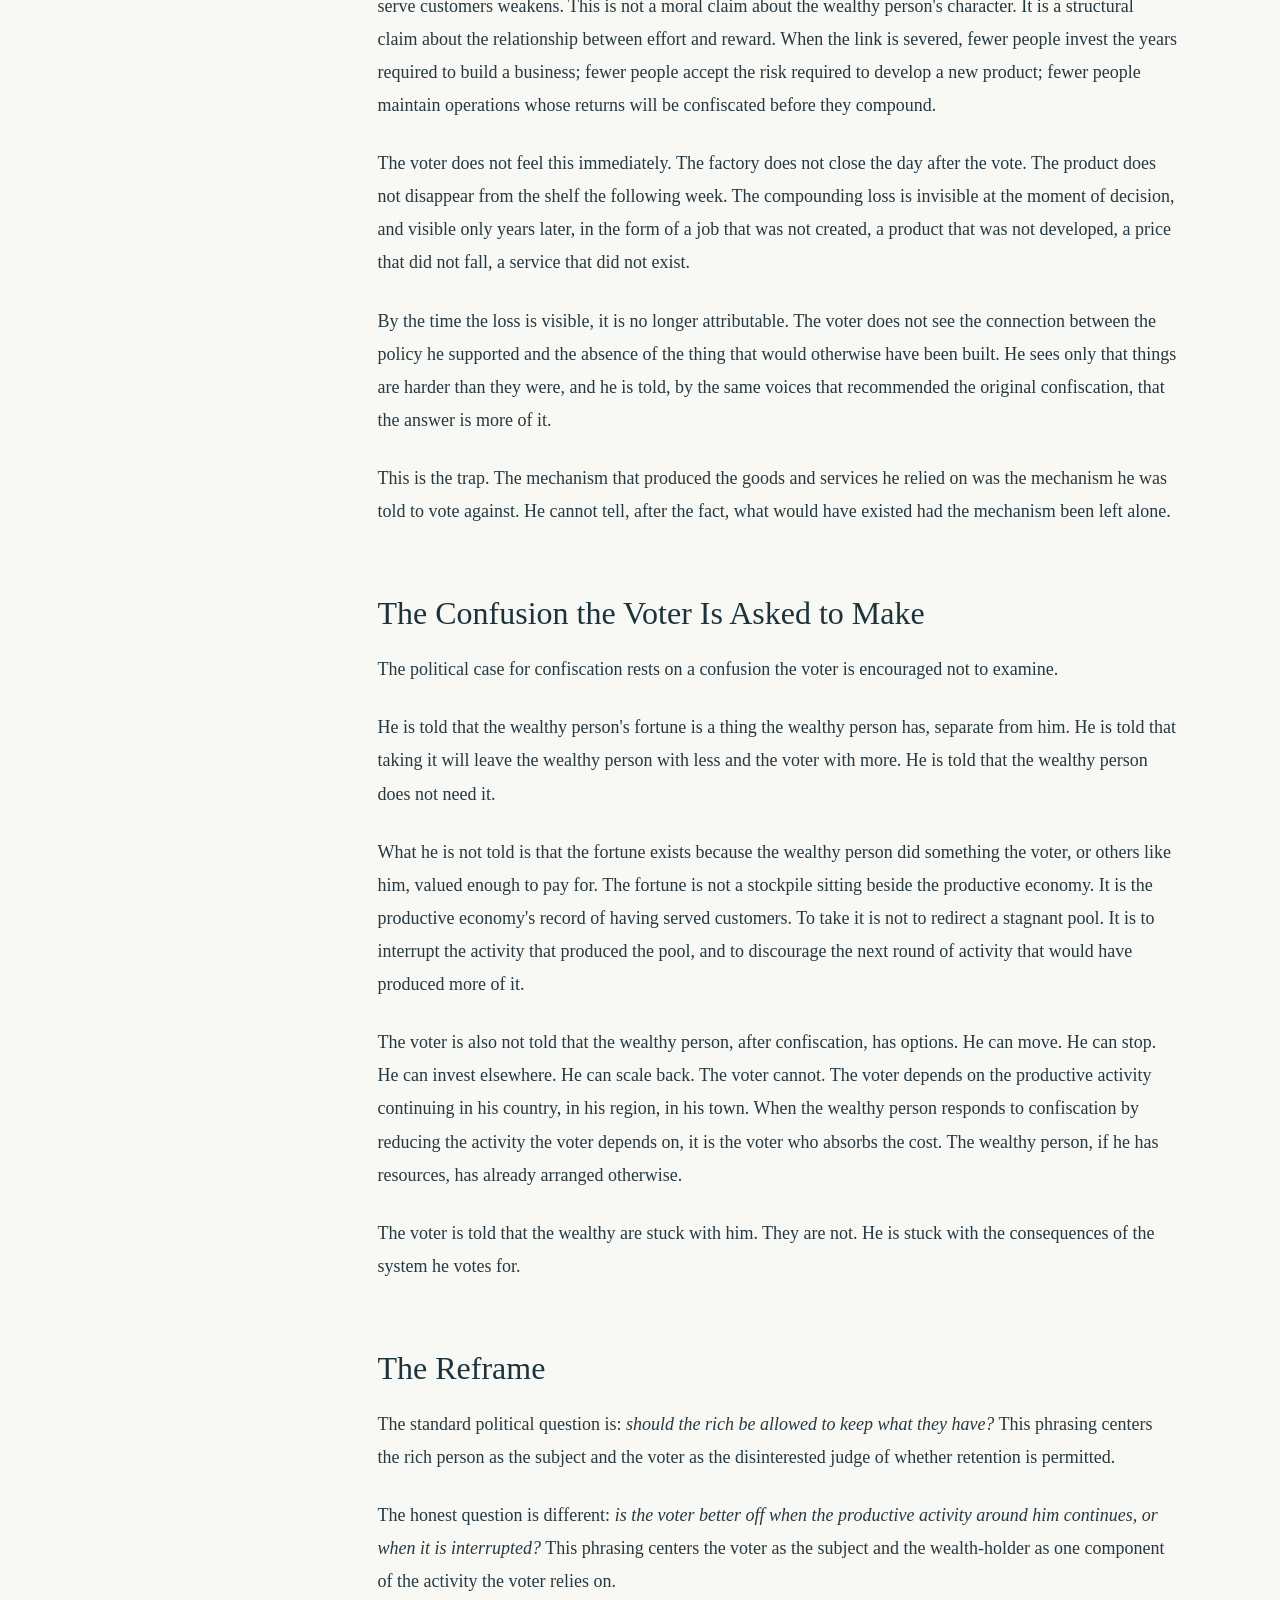
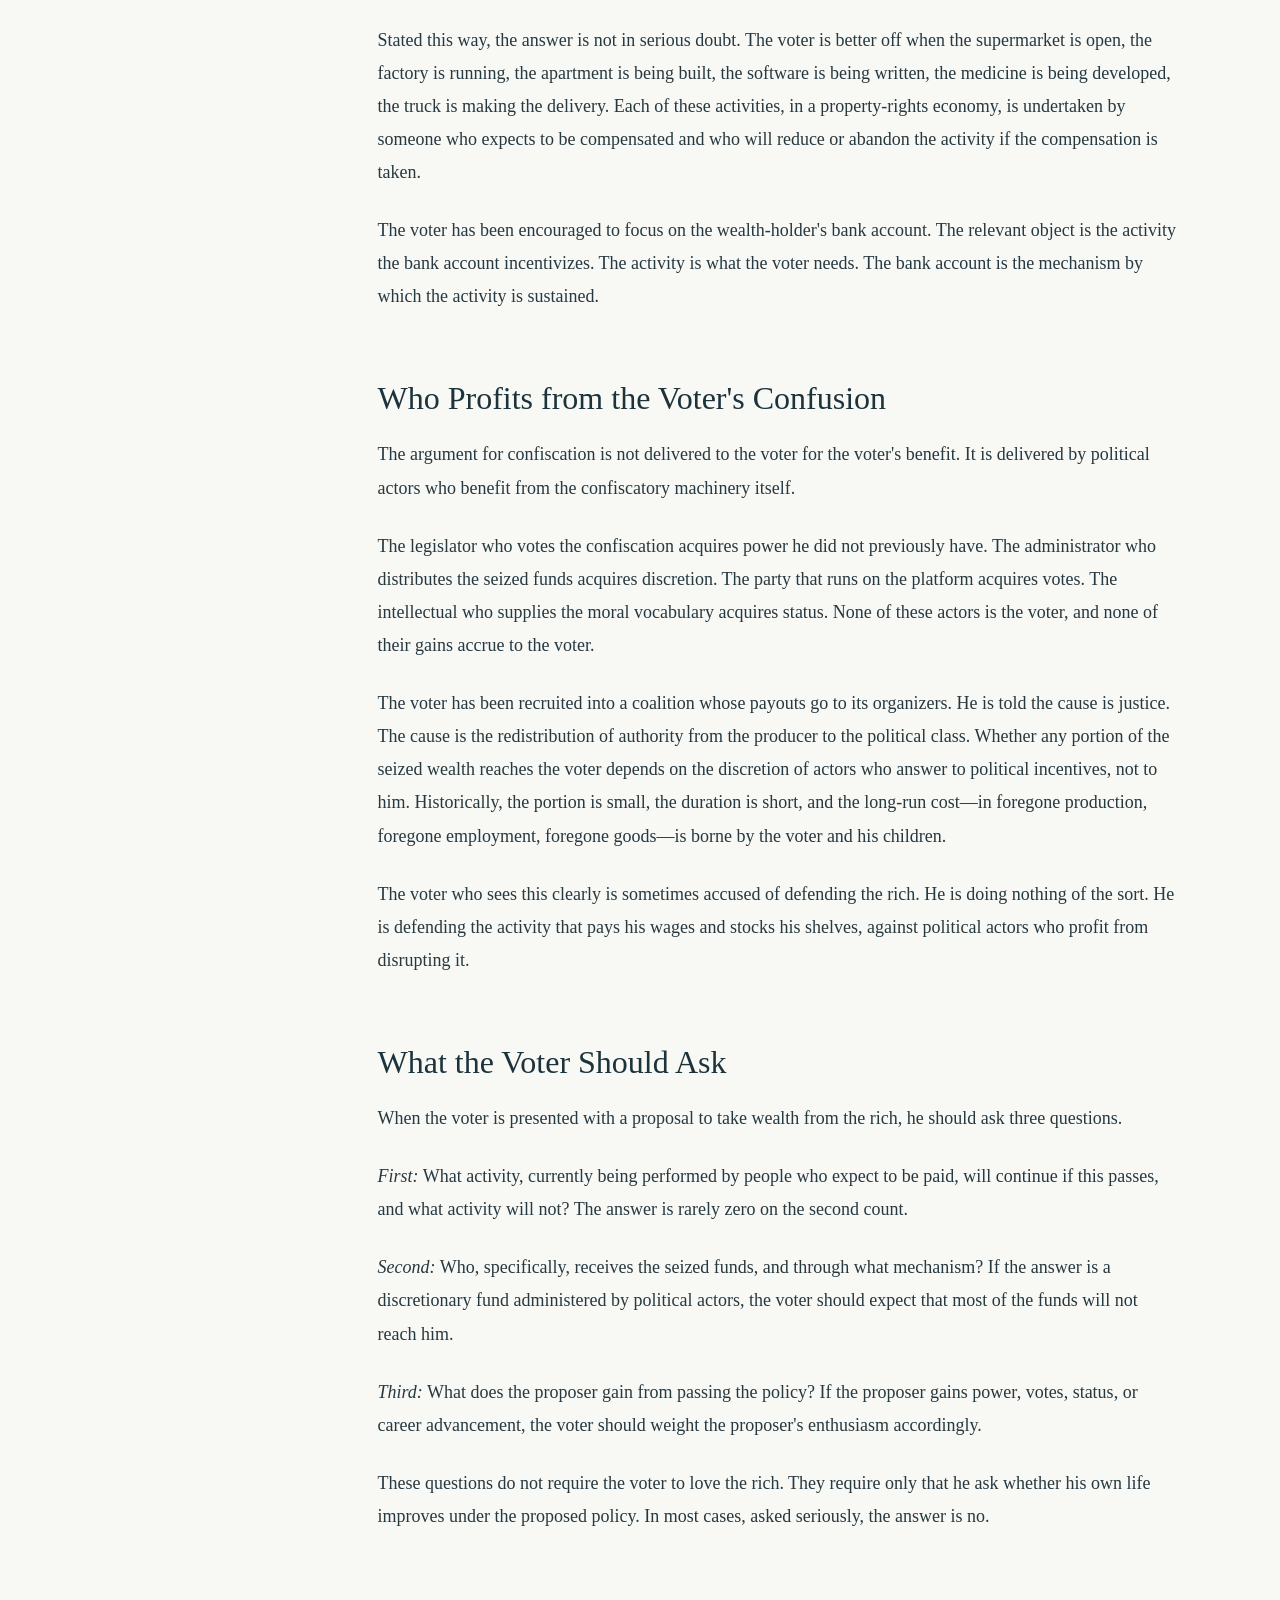
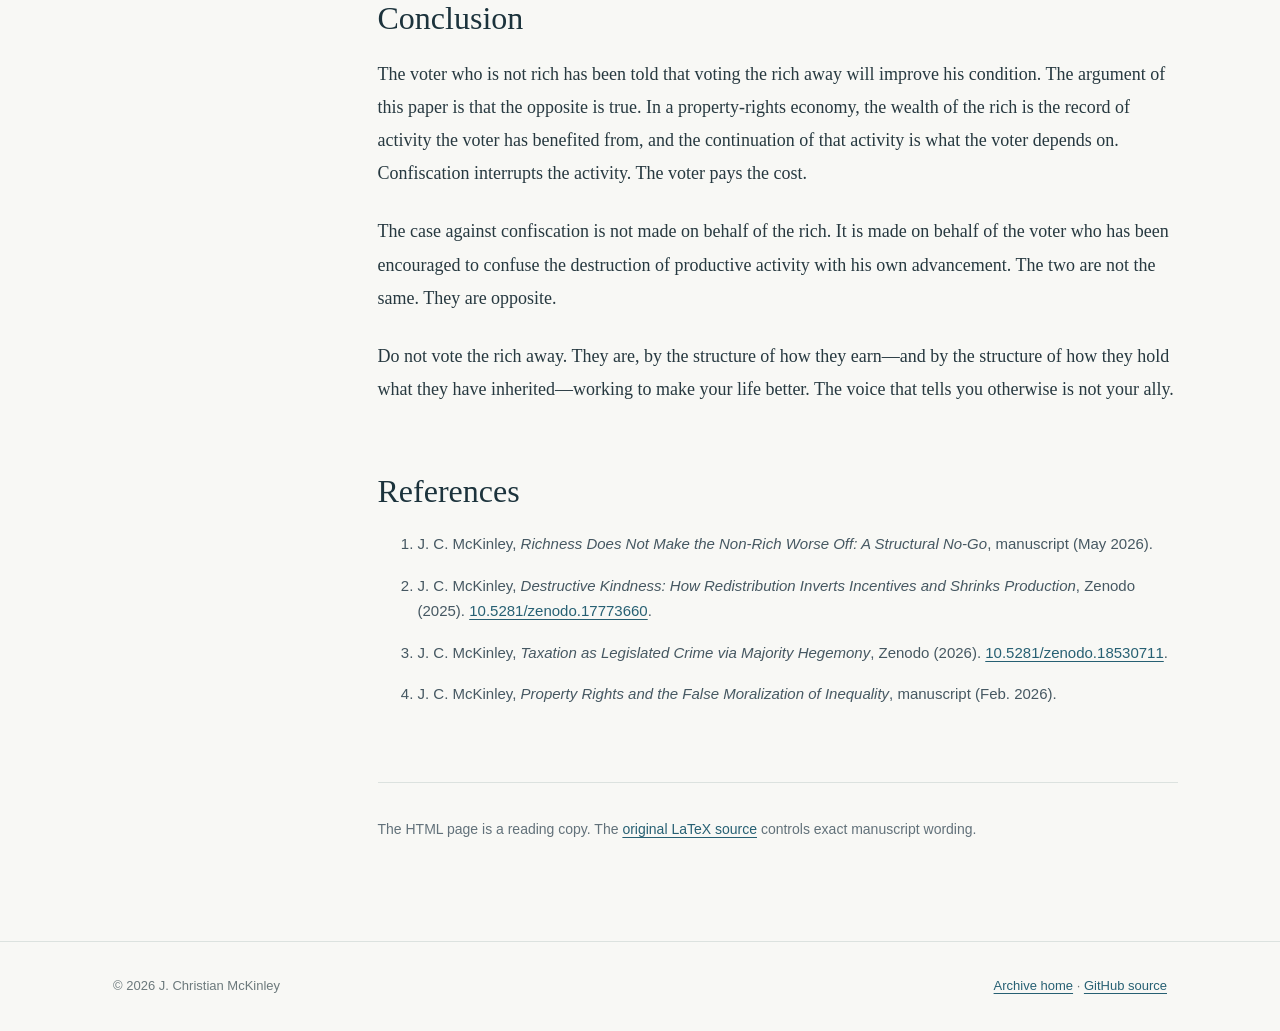
==== commit b5f59da5: "Add Don't Vote Away the Rich Short to ECON 10 draft reader" ====
--- a/papers/econ-10-do-not-vote-the-rich-away.html
+++ b/papers/econ-10-do-not-vote-the-rich-away.html
@@ -1,5 +1,5 @@
 <!doctype html><html lang="en"><head><meta charset="utf-8"><meta name="viewport" content="width=device-width,initial-scale=1"><title>Do Not Vote the Rich Away — Draft | J. Christian McKinley</title><meta name="description" content="Full working draft of Do Not Vote the Rich Away: Why the Poor Voter Loses by Confiscating the Wealth That Serves Him (ECON 10)."><link rel="stylesheet" href="../assets/style.css"></head><body><a class="skip" href="#manuscript">Skip to manuscript</a><header class="topbar"><div class="container topbar-inner"><a class="brand" href="../">J. Christian McKinley</a><nav class="nav" aria-label="Main navigation"><a href="../#about">About</a><a href="../#drafts">Working Drafts</a><a href="../#publications">Publications</a></nav></div></header>
-<main id="manuscript" class="paper-wrap"><a class="backlink" href="../#drafts">← Back to working drafts</a><header class="paper-top"><span class="tag">Working draft · Not deposited on Zenodo</span><h1>Do Not Vote the Rich Away</h1><p class="subtitle">Why the Poor Voter Loses by Confiscating the Wealth That Serves Him</p><p class="paper-byline"><strong>J. Christian McKinley</strong> · May 2026 · ECON 10 · <a href="https://orcid.org/0009-0005-7097-5035">ORCID 0009-0005-7097-5035</a></p><div class="paper-actions"><a class="btn" href="econ-10-do-not-vote-the-rich-away.tex" download>Get original LaTeX</a><button class="btn btn-outline" type="button" onclick="window.print()">Print / Save as PDF</button></div><p class="manuscript-notice">This document is a website working draft, not a permanently deposited publication. No DOI has been assigned to ECON 10. The linked LaTeX file is the authoritative manuscript source.</p></header>
+<main id="manuscript" class="paper-wrap"><a class="backlink" href="../#drafts">← Back to working drafts</a><header class="paper-top"><span class="tag">Working draft · Not deposited on Zenodo</span><h1>Do Not Vote the Rich Away</h1><p class="subtitle">Why the Poor Voter Loses by Confiscating the Wealth That Serves Him</p><p class="paper-byline"><strong>J. Christian McKinley</strong> · May 2026 · ECON 10 · <a href="https://orcid.org/0009-0005-7097-5035">ORCID 0009-0005-7097-5035</a></p><div class="paper-actions"><a class="btn" href="econ-10-do-not-vote-the-rich-away.tex" download>Get original LaTeX</a><button class="btn btn-outline" type="button" onclick="window.print()">Print / Save as PDF</button><a class="btn btn-outline" href="https://www.youtube.com/shorts/EaMEZo5RFgg">Watch the short video</a></div><p class="manuscript-notice">This document is a website working draft, not a permanently deposited publication. No DOI has been assigned to ECON 10. The linked LaTeX file is the authoritative manuscript source.</p></header>
 <div class="paper-layout"><aside class="toc" aria-label="Table of contents"><strong>On this page</strong><ol><li><a href="#abstract">Abstract</a></li><li><a href="#s1">Who This Paper Is For</a></li><li><a href="#s2">How the Rich Become Rich</a></li><li><a href="#s3">What About Inheritance?</a></li><li><a href="#s4">What Confiscation Shuts Down</a></li><li><a href="#s5">The Confusion the Voter Is Asked to Make</a></li><li><a href="#s6">The Reframe</a></li><li><a href="#s7">Who Profits from the Voter's Confusion</a></li><li><a href="#s8">What the Voter Should Ask</a></li><li><a href="#s9">Conclusion</a></li><li><a href="#references">References</a></li></ol></aside><article class="article"><div class="abstract" id="abstract"><h2>Abstract</h2><p>This paper addresses the voter who has been told that confiscating the wealth of the rich will improve his condition. The argument is direct: in a property-rights economy, the rich become rich by producing goods and services that others voluntarily purchase, and they remain rich only by continuing to do so. The voter who confiscates is therefore not punishing an enemy; he is shutting down the mechanism by which his own wages, products, and services are funded. The paper does not argue from charity toward the wealthy. It argues from self-interest of the non-wealthy. The structural premise that retention degrades non-holders is denied in <a href="#references">McKinley (2026)</a>; this paper draws the political conclusion that follows.</p></div><section id="s1"><h2>Who This Paper Is For</h2><p>This paper is written for the voter who is not rich and who has been told that voting away the wealth of the rich will help him. He may have been told this in different vocabularies—fairness, justice, equality, the common good—but the operative claim is the same: there are people with more than they need, and taking from them will leave him with more than he has.</p>
 <p>The argument here is that this claim is false on its own terms, by which I mean: false even if one accepts that the voter's only concern is his own welfare. The case against confiscation does not require sympathy for the wealthy. It requires only attention to where the voter's wages, products, and services actually come from.</p></section><section id="s2"><h2>How the Rich Become Rich</h2><p>In a property-rights economy, large fortunes are not seized. They are accumulated, one transaction at a time, from people who chose to part with their money in exchange for something they wanted more than the money.</p>
 <p>This is not a moral observation. It is a mechanical one. To grow a business, the owner must persuade strangers to hand him cash voluntarily, repeatedly, in numbers large enough to exceed his costs and his competitors. Every dollar in his account is a dollar that someone else, somewhere, decided was worth less than what he was offering in exchange. If he stops offering value, the dollars stop arriving. If a competitor offers more value, the dollars go there instead.</p>
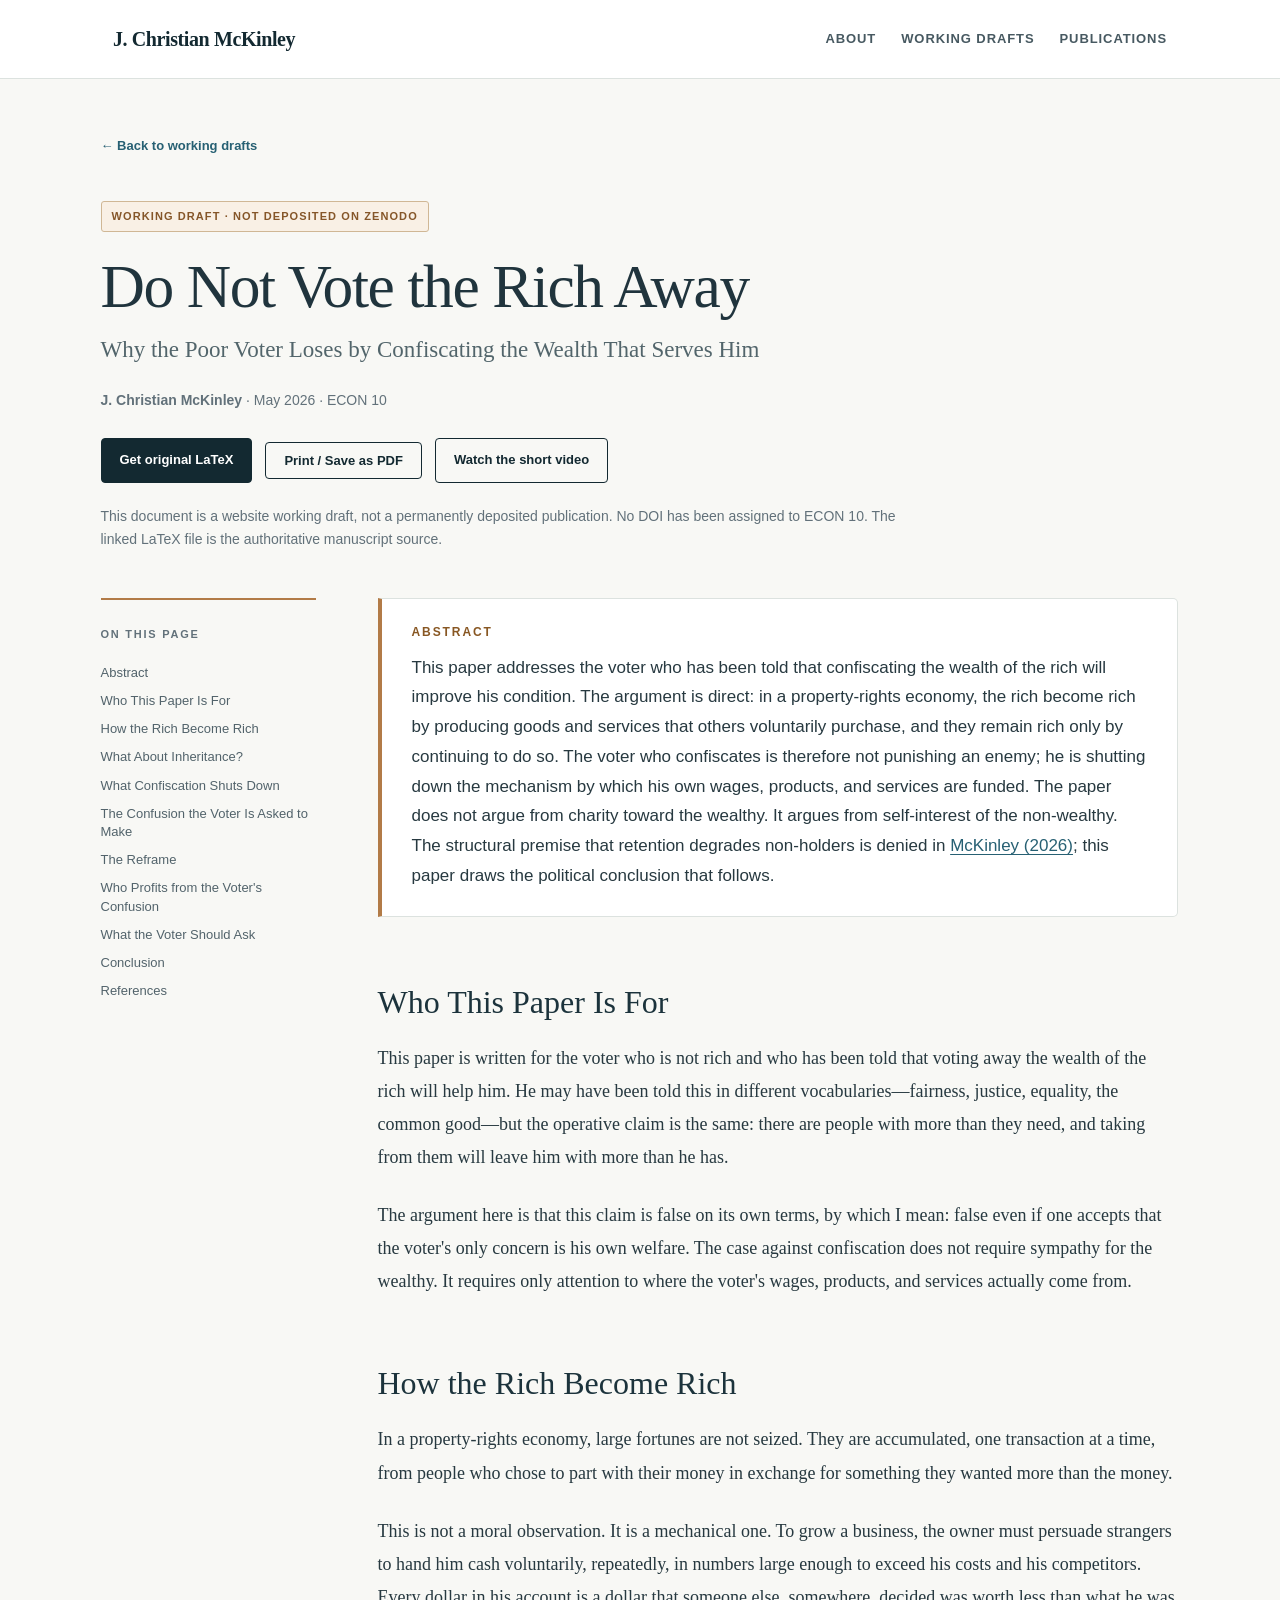
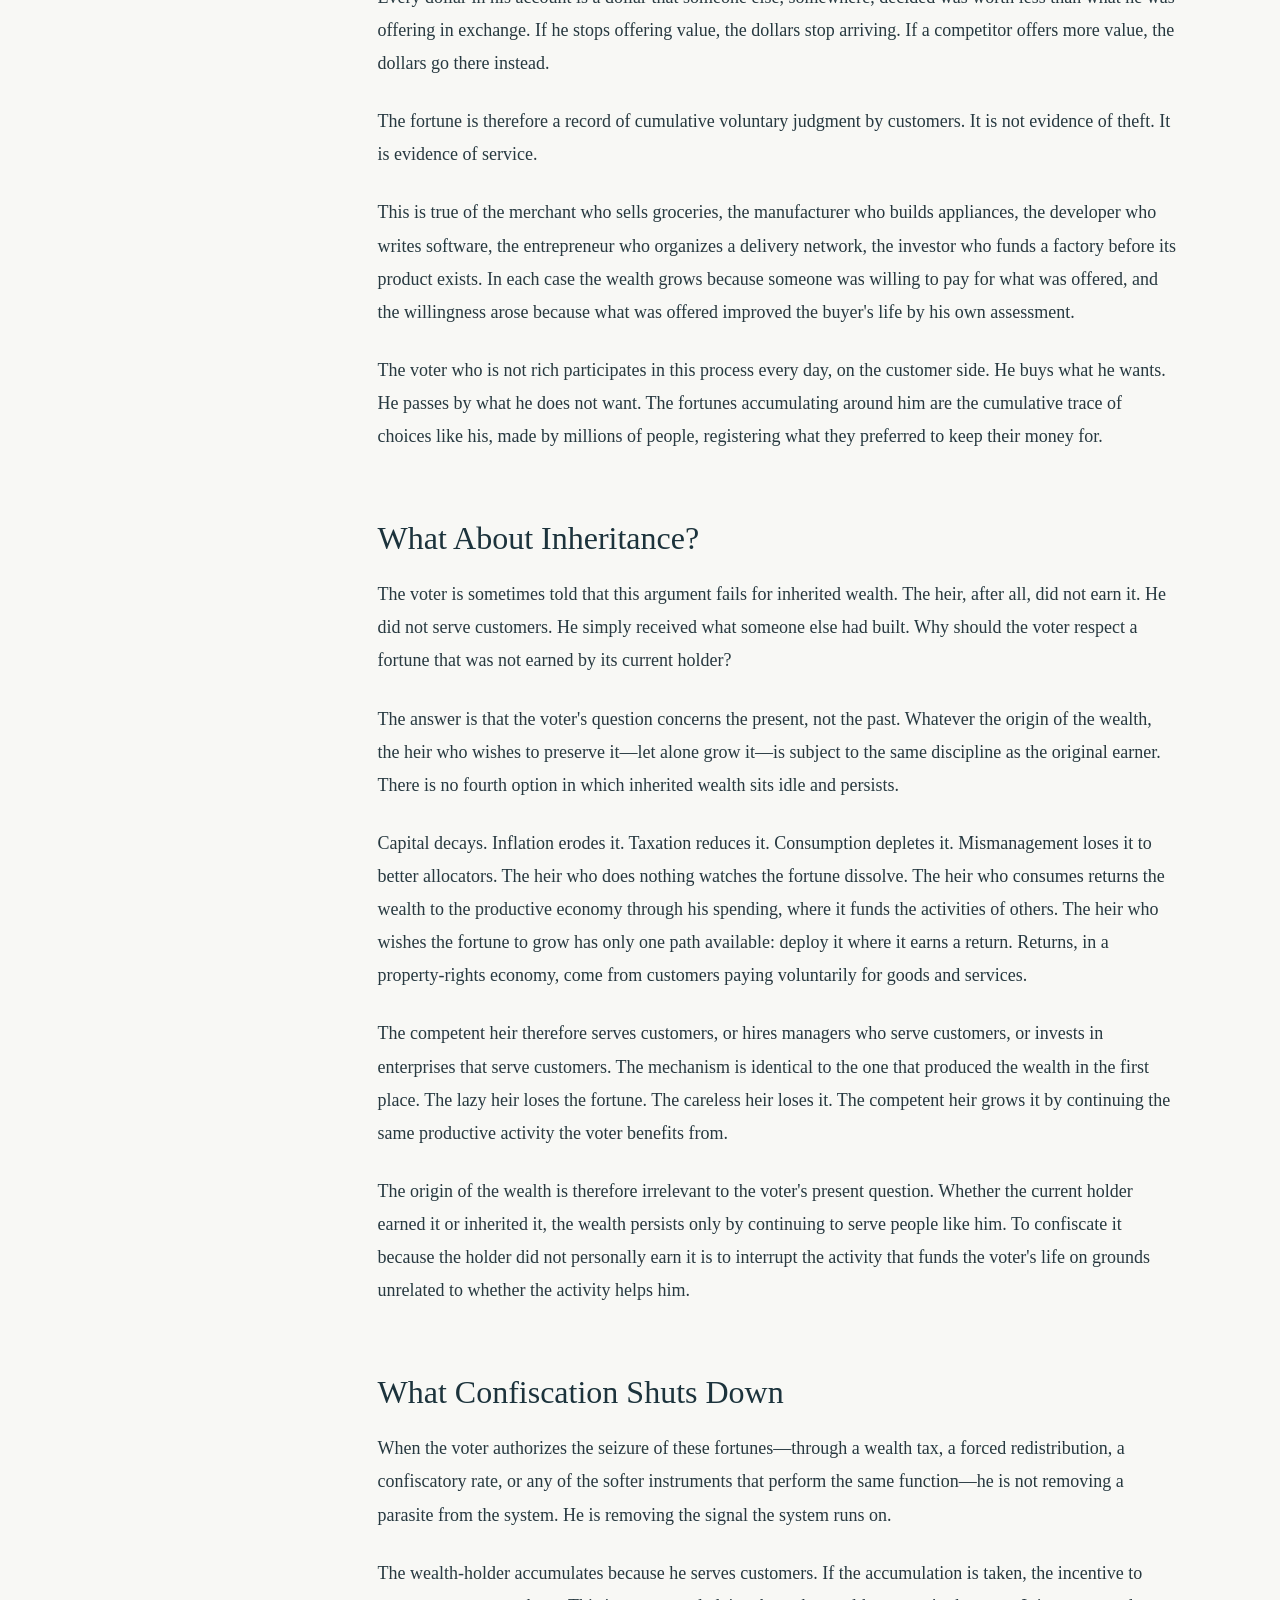
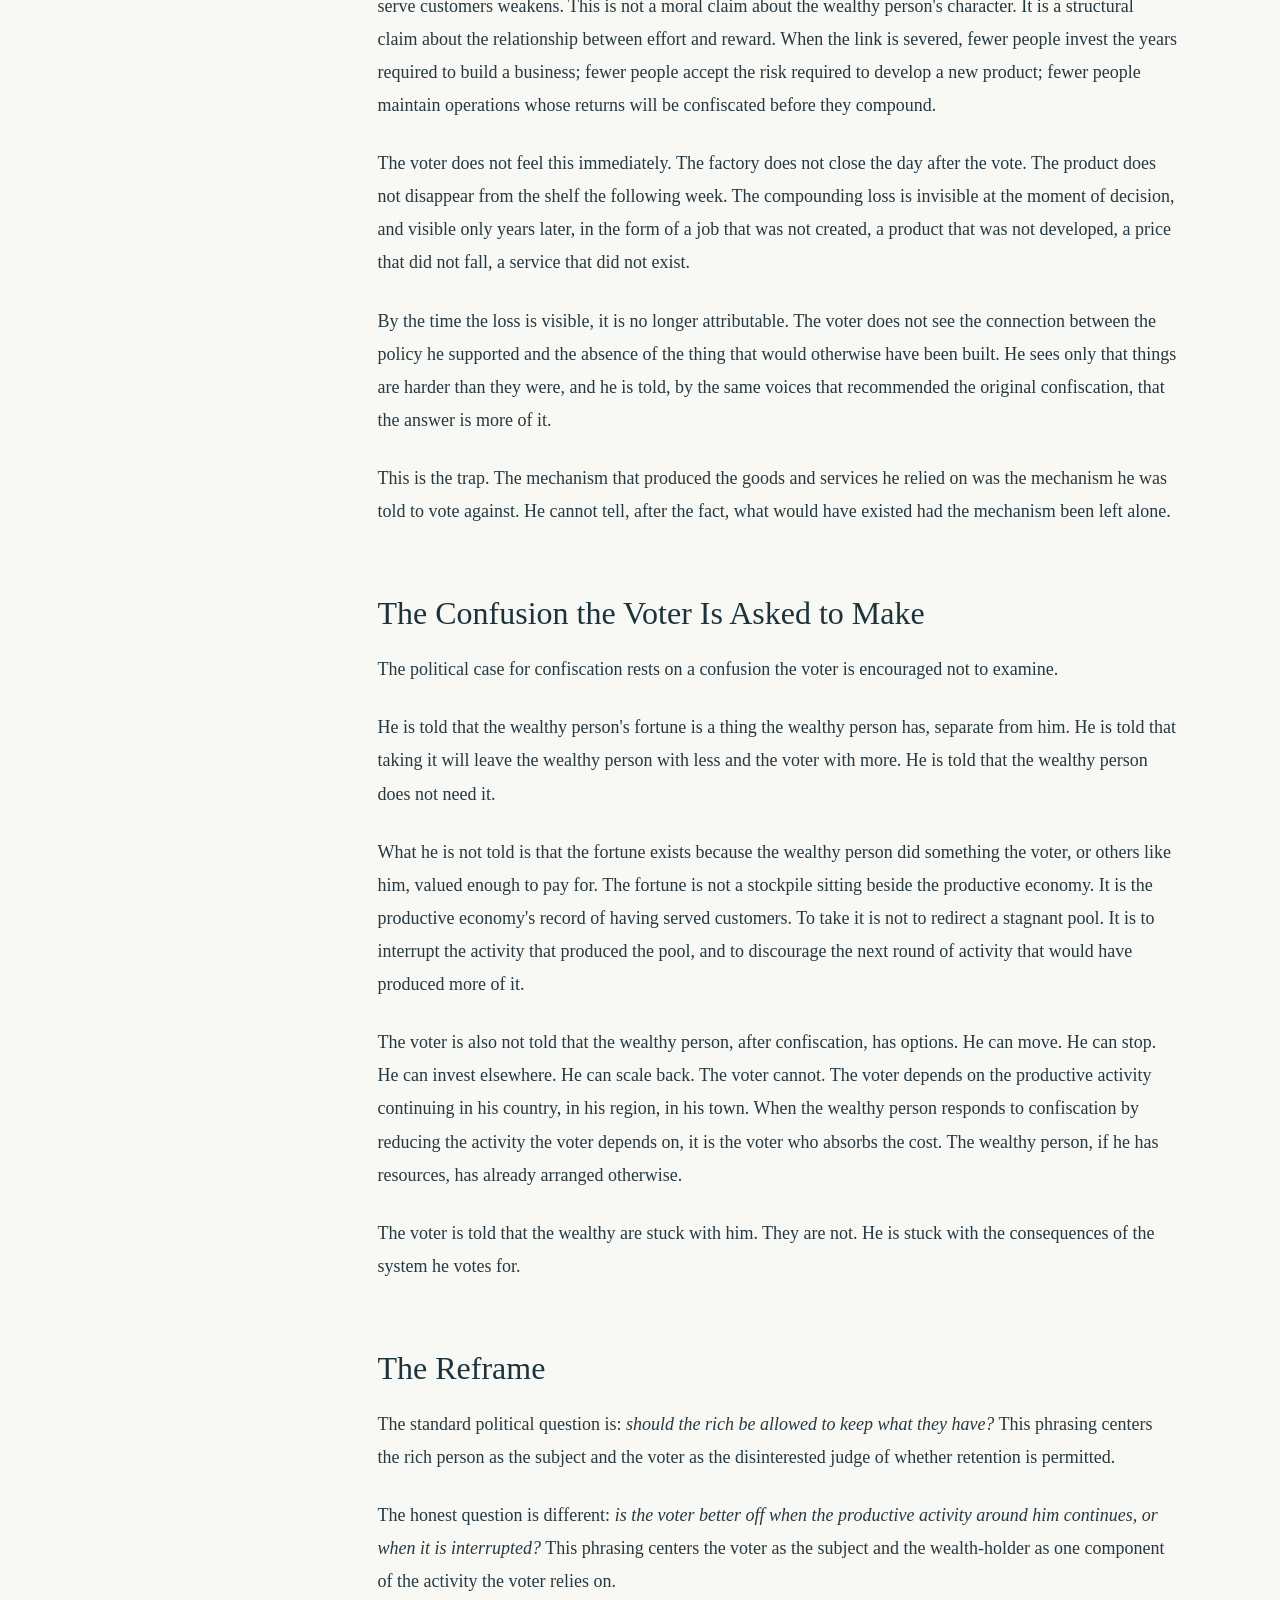
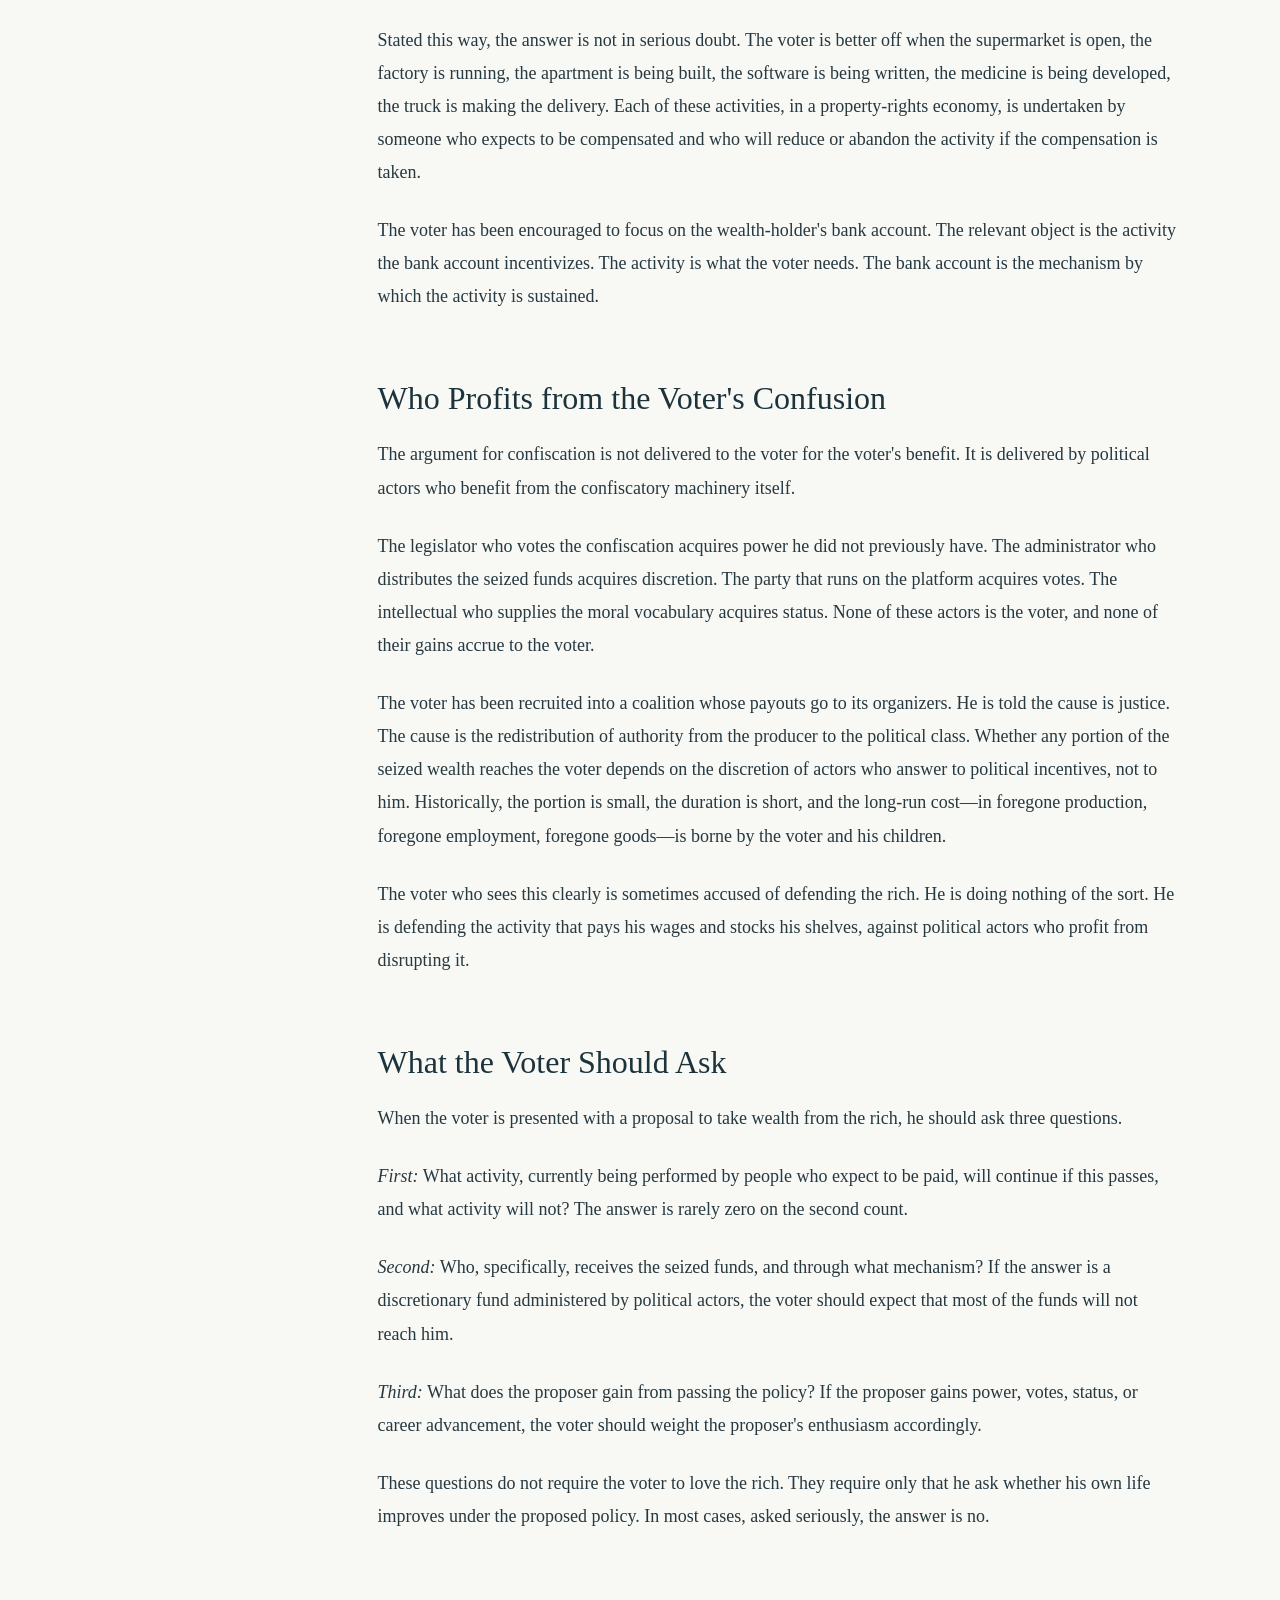
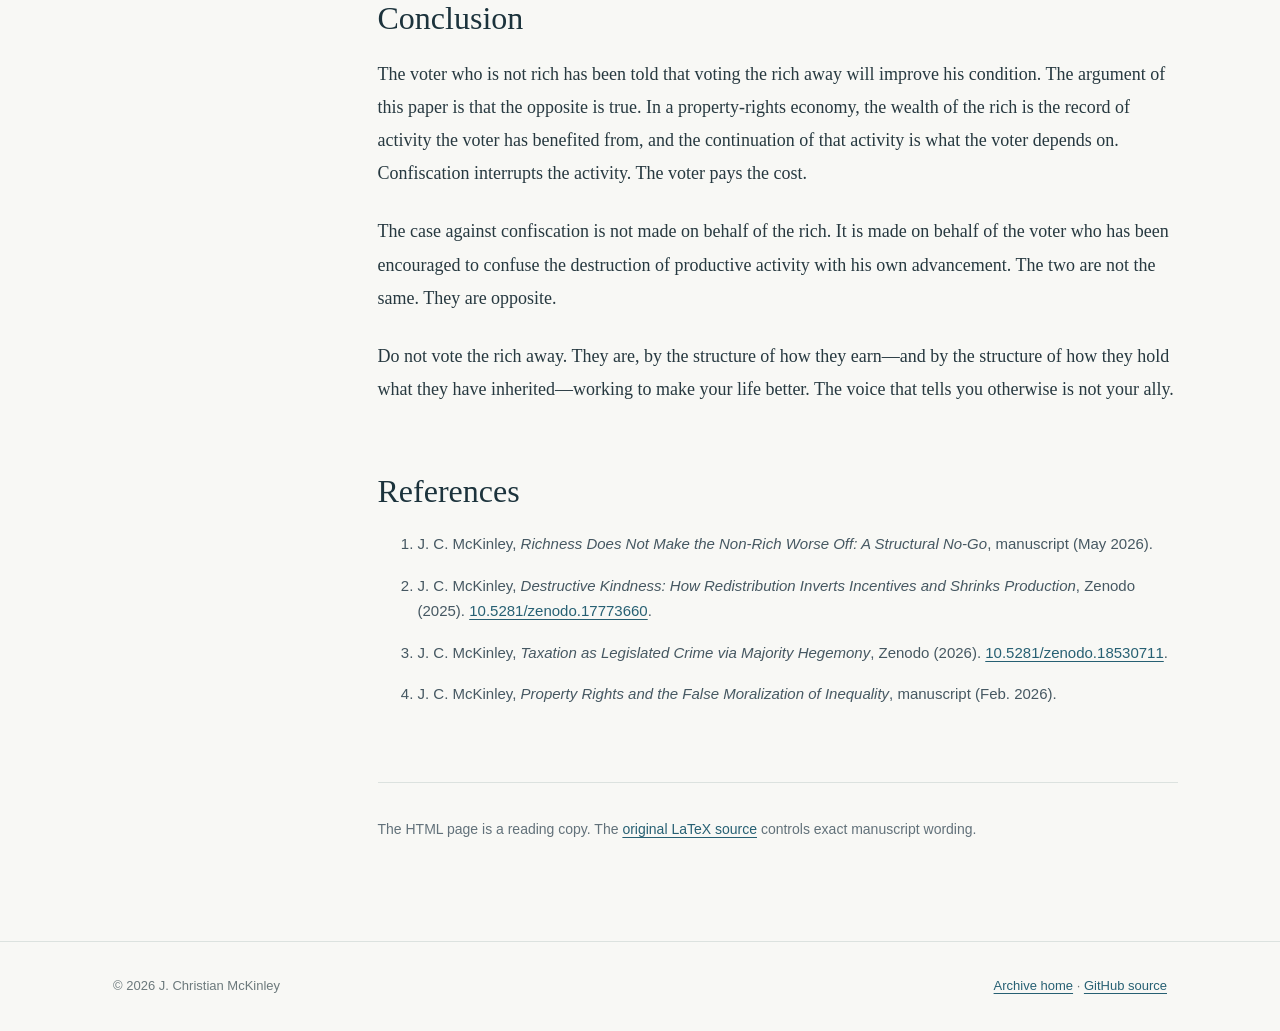
==== commit 901cd76e: "Remove unrelated ORCID identifier from website papers/econ-10-do-not-vote-the-rich-away.html" ====
--- a/papers/econ-10-do-not-vote-the-rich-away.html
+++ b/papers/econ-10-do-not-vote-the-rich-away.html
@@ -1,5 +1,5 @@
 <!doctype html><html lang="en"><head><meta charset="utf-8"><meta name="viewport" content="width=device-width,initial-scale=1"><title>Do Not Vote the Rich Away — Draft | J. Christian McKinley</title><meta name="description" content="Full working draft of Do Not Vote the Rich Away: Why the Poor Voter Loses by Confiscating the Wealth That Serves Him (ECON 10)."><link rel="stylesheet" href="../assets/style.css"></head><body><a class="skip" href="#manuscript">Skip to manuscript</a><header class="topbar"><div class="container topbar-inner"><a class="brand" href="../">J. Christian McKinley</a><nav class="nav" aria-label="Main navigation"><a href="../#about">About</a><a href="../#drafts">Working Drafts</a><a href="../#publications">Publications</a></nav></div></header>
-<main id="manuscript" class="paper-wrap"><a class="backlink" href="../#drafts">← Back to working drafts</a><header class="paper-top"><span class="tag">Working draft · Not deposited on Zenodo</span><h1>Do Not Vote the Rich Away</h1><p class="subtitle">Why the Poor Voter Loses by Confiscating the Wealth That Serves Him</p><p class="paper-byline"><strong>J. Christian McKinley</strong> · May 2026 · ECON 10 · <a href="https://orcid.org/0009-0005-7097-5035">ORCID 0009-0005-7097-5035</a></p><div class="paper-actions"><a class="btn" href="econ-10-do-not-vote-the-rich-away.tex" download>Get original LaTeX</a><button class="btn btn-outline" type="button" onclick="window.print()">Print / Save as PDF</button><a class="btn btn-outline" href="https://www.youtube.com/shorts/EaMEZo5RFgg">Watch the short video</a></div><p class="manuscript-notice">This document is a website working draft, not a permanently deposited publication. No DOI has been assigned to ECON 10. The linked LaTeX file is the authoritative manuscript source.</p></header>
+<main id="manuscript" class="paper-wrap"><a class="backlink" href="../#drafts">← Back to working drafts</a><header class="paper-top"><span class="tag">Working draft · Not deposited on Zenodo</span><h1>Do Not Vote the Rich Away</h1><p class="subtitle">Why the Poor Voter Loses by Confiscating the Wealth That Serves Him</p><p class="paper-byline"><strong>J. Christian McKinley</strong> · May 2026 · ECON 10</p><div class="paper-actions"><a class="btn" href="econ-10-do-not-vote-the-rich-away.tex" download>Get original LaTeX</a><button class="btn btn-outline" type="button" onclick="window.print()">Print / Save as PDF</button><a class="btn btn-outline" href="https://www.youtube.com/shorts/EaMEZo5RFgg">Watch the short video</a></div><p class="manuscript-notice">This document is a website working draft, not a permanently deposited publication. No DOI has been assigned to ECON 10. The linked LaTeX file is the authoritative manuscript source.</p></header>
 <div class="paper-layout"><aside class="toc" aria-label="Table of contents"><strong>On this page</strong><ol><li><a href="#abstract">Abstract</a></li><li><a href="#s1">Who This Paper Is For</a></li><li><a href="#s2">How the Rich Become Rich</a></li><li><a href="#s3">What About Inheritance?</a></li><li><a href="#s4">What Confiscation Shuts Down</a></li><li><a href="#s5">The Confusion the Voter Is Asked to Make</a></li><li><a href="#s6">The Reframe</a></li><li><a href="#s7">Who Profits from the Voter's Confusion</a></li><li><a href="#s8">What the Voter Should Ask</a></li><li><a href="#s9">Conclusion</a></li><li><a href="#references">References</a></li></ol></aside><article class="article"><div class="abstract" id="abstract"><h2>Abstract</h2><p>This paper addresses the voter who has been told that confiscating the wealth of the rich will improve his condition. The argument is direct: in a property-rights economy, the rich become rich by producing goods and services that others voluntarily purchase, and they remain rich only by continuing to do so. The voter who confiscates is therefore not punishing an enemy; he is shutting down the mechanism by which his own wages, products, and services are funded. The paper does not argue from charity toward the wealthy. It argues from self-interest of the non-wealthy. The structural premise that retention degrades non-holders is denied in <a href="#references">McKinley (2026)</a>; this paper draws the political conclusion that follows.</p></div><section id="s1"><h2>Who This Paper Is For</h2><p>This paper is written for the voter who is not rich and who has been told that voting away the wealth of the rich will help him. He may have been told this in different vocabularies—fairness, justice, equality, the common good—but the operative claim is the same: there are people with more than they need, and taking from them will leave him with more than he has.</p>
 <p>The argument here is that this claim is false on its own terms, by which I mean: false even if one accepts that the voter's only concern is his own welfare. The case against confiscation does not require sympathy for the wealthy. It requires only attention to where the voter's wages, products, and services actually come from.</p></section><section id="s2"><h2>How the Rich Become Rich</h2><p>In a property-rights economy, large fortunes are not seized. They are accumulated, one transaction at a time, from people who chose to part with their money in exchange for something they wanted more than the money.</p>
 <p>This is not a moral observation. It is a mechanical one. To grow a business, the owner must persuade strangers to hand him cash voluntarily, repeatedly, in numbers large enough to exceed his costs and his competitors. Every dollar in his account is a dollar that someone else, somewhere, decided was worth less than what he was offering in exchange. If he stops offering value, the dollars stop arriving. If a competitor offers more value, the dollars go there instead.</p>
